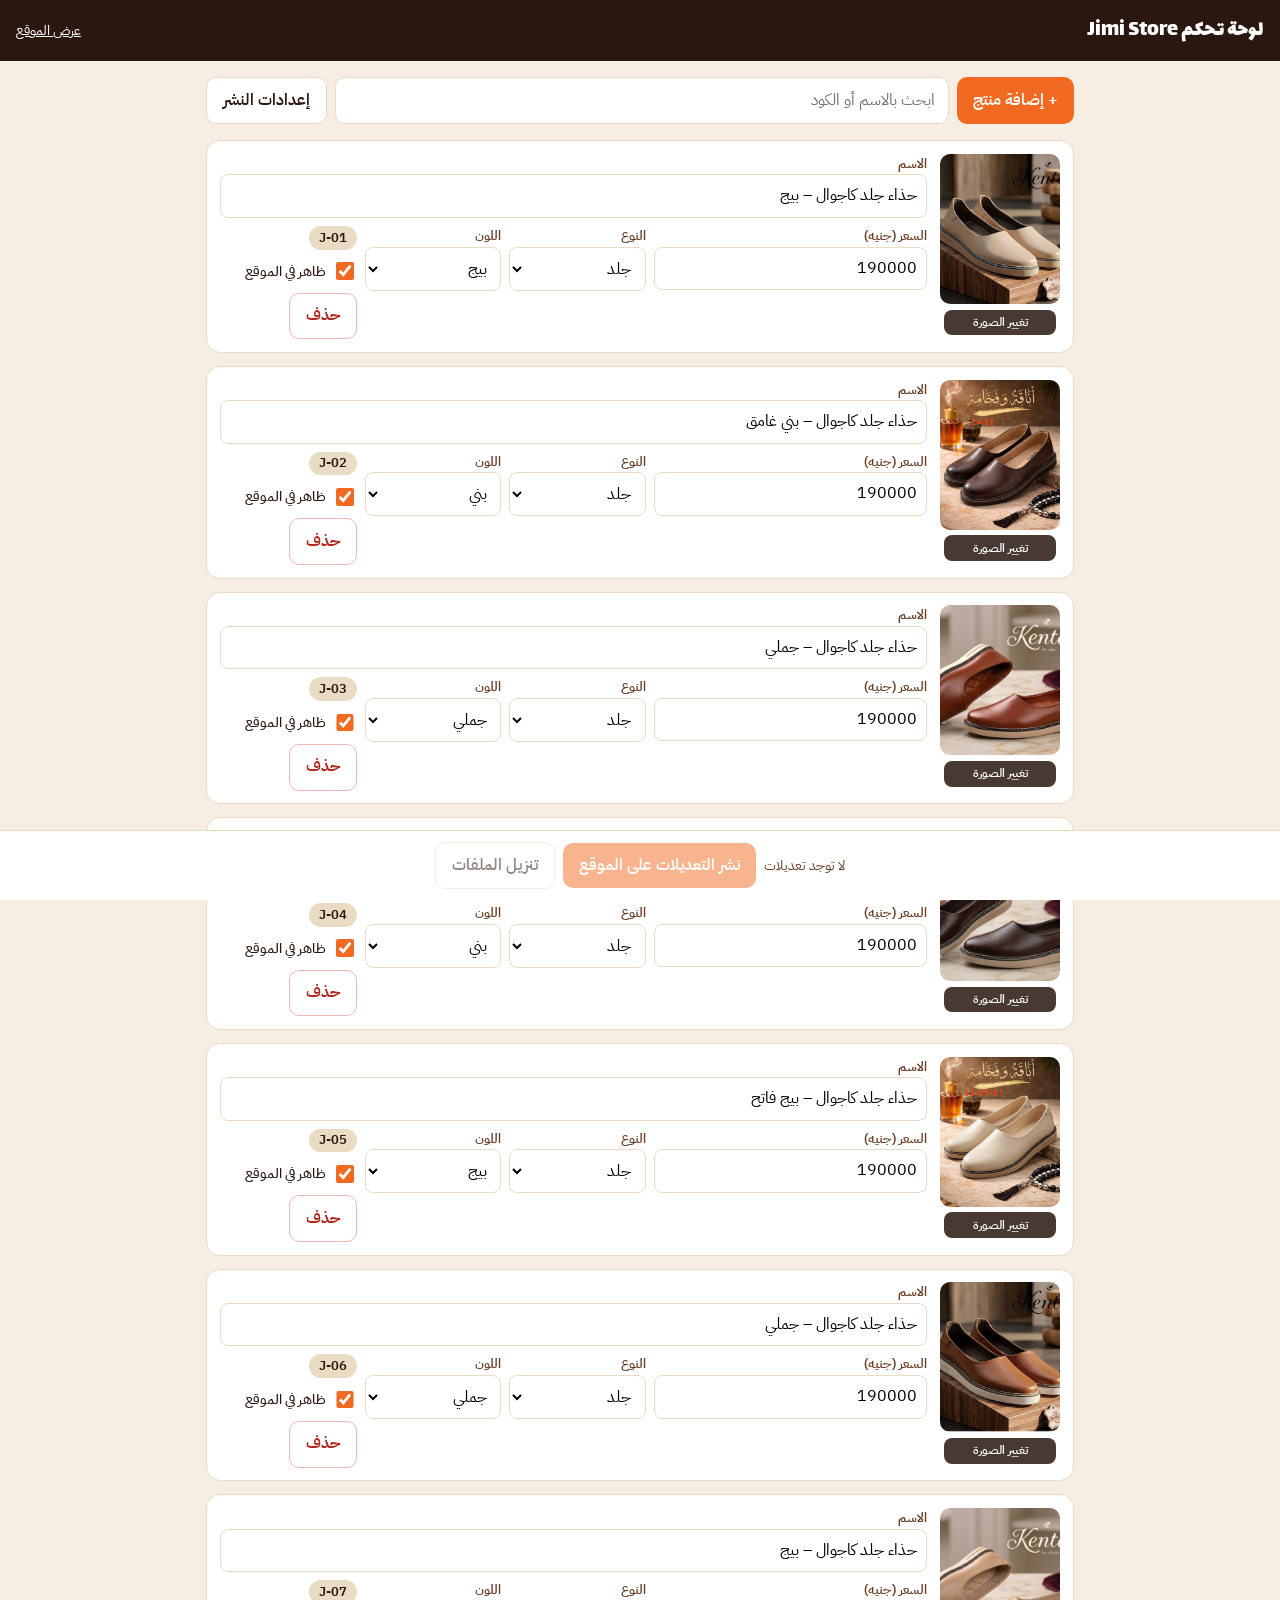
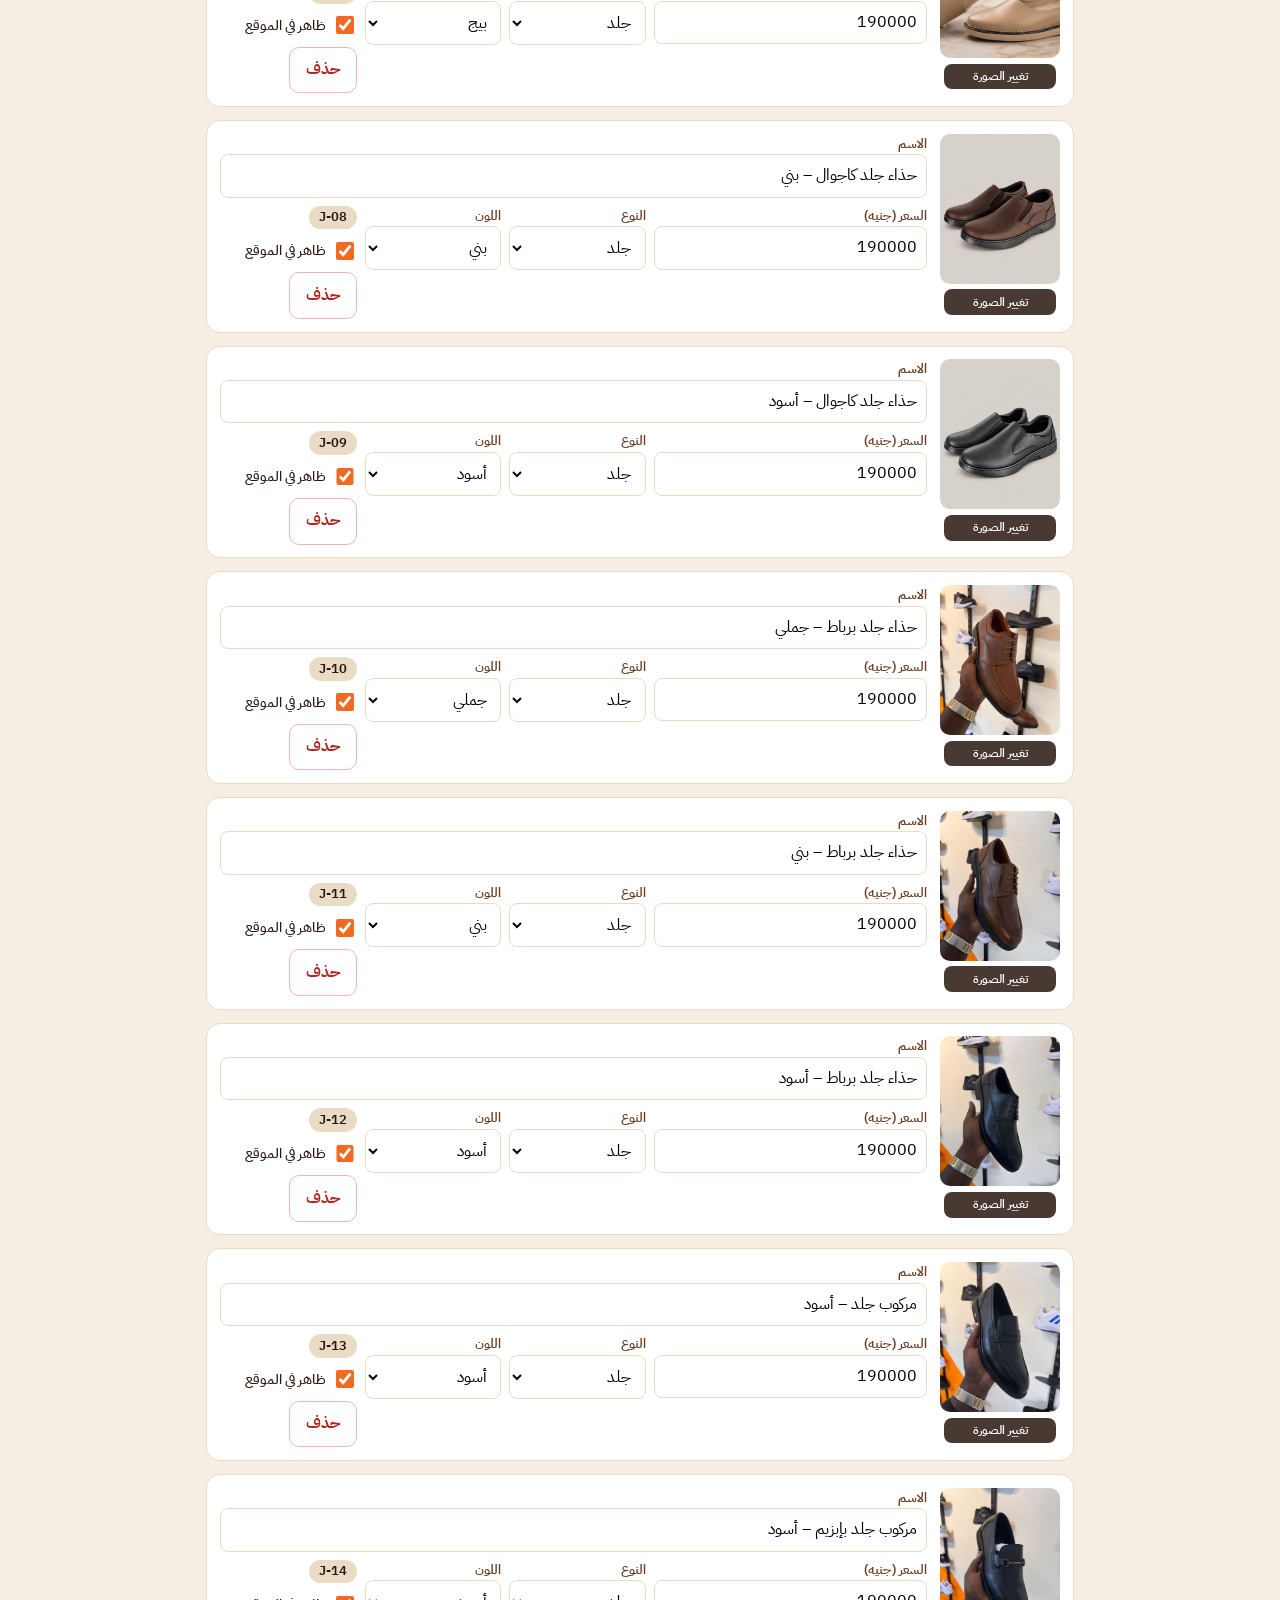
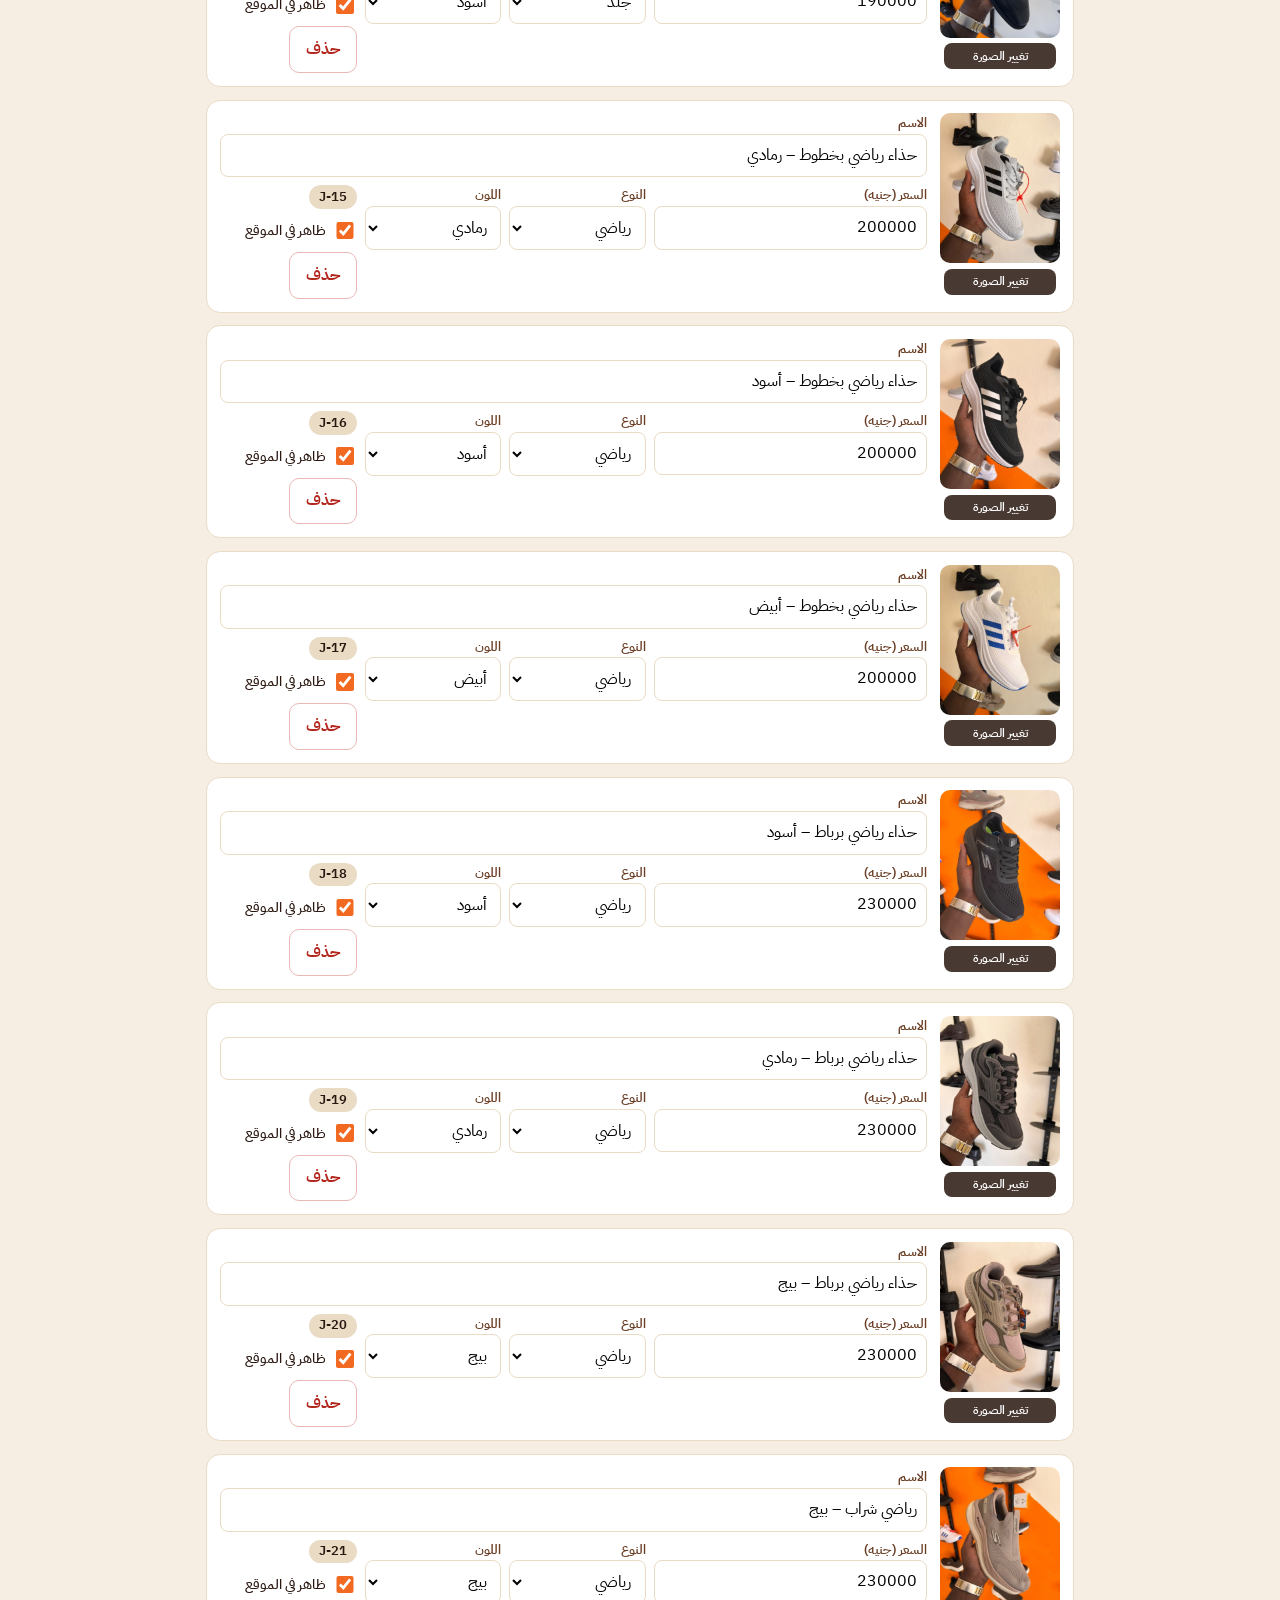
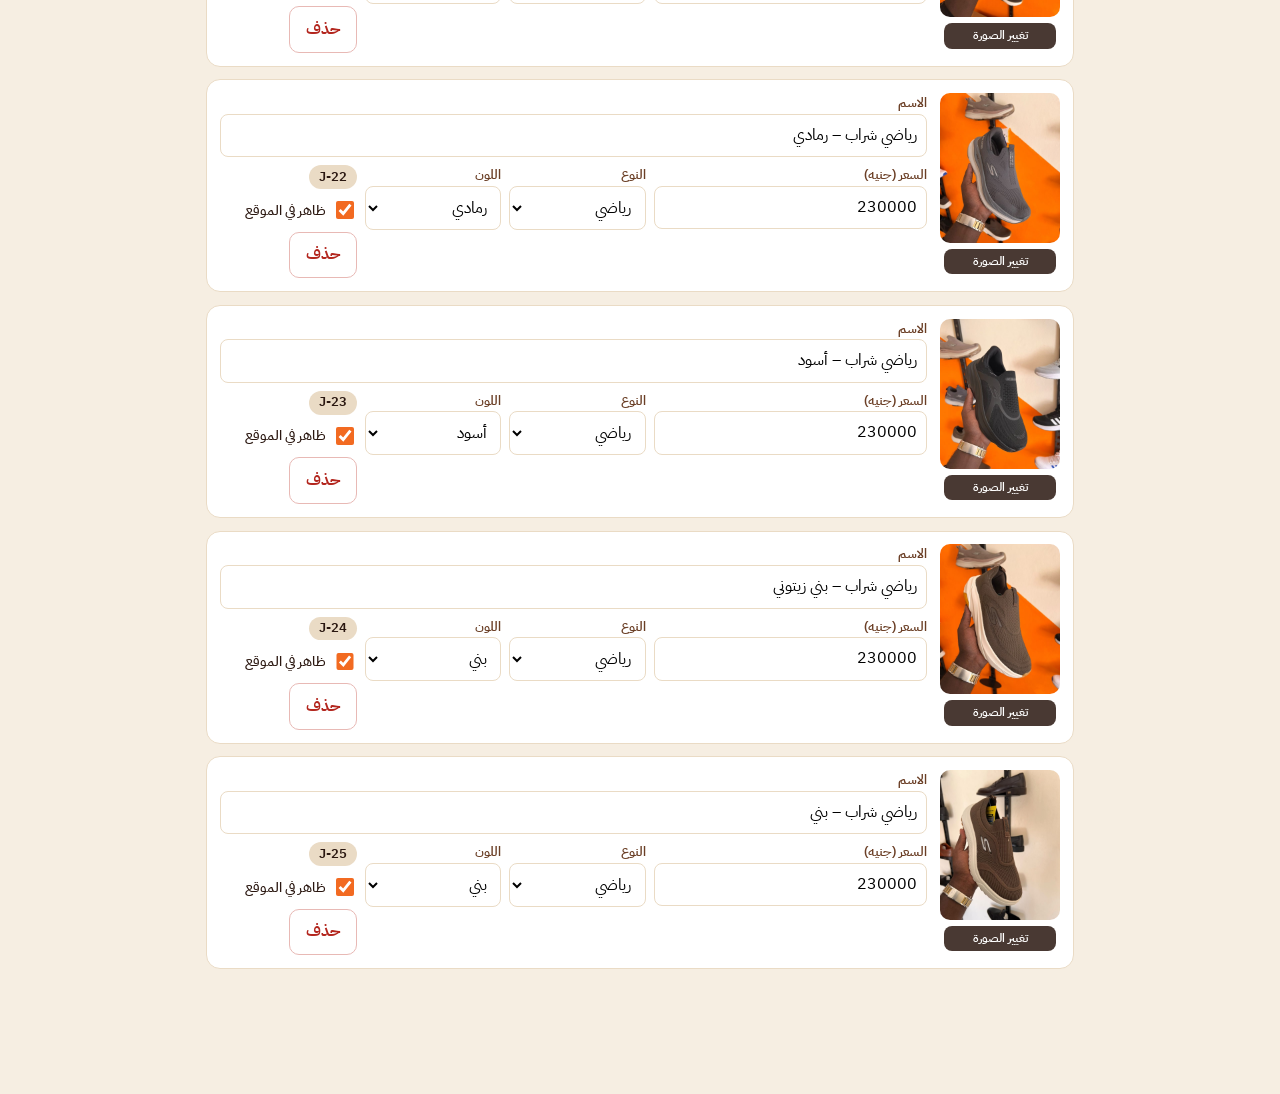
==== admin.html @ 44670e15 "Add files via upload" ====
<!DOCTYPE html>
<html lang="ar" dir="rtl">
<head>
<meta charset="utf-8">
<meta name="viewport" content="width=device-width, initial-scale=1">
<meta name="robots" content="noindex, nofollow">
<title>لوحة التحكم | Jimi Store</title>
<link rel="icon" type="image/png" href="favicon.png">
<link href="https://fonts.googleapis.com/css2?family=IBM+Plex+Sans+Arabic:wght@400;500;600&family=Lalezar&display=swap" rel="stylesheet">
<style>
:root{--espresso:#2a1710;--chestnut:#6b3f26;--orange:#f26a21;--orange-dark:#d9560f;--sand:#eadbc5;--linen:#f6eee2;--red:#b3261e;--green:#1e7a3c}
*,*::before,*::after{box-sizing:border-box}
body{margin:0;font-family:"IBM Plex Sans Arabic",Tahoma,sans-serif;background:var(--linen);color:var(--espresso);line-height:1.6;padding-bottom:6rem}
header{background:var(--espresso);color:#fff;padding:.8rem 1rem;display:flex;align-items:center;justify-content:space-between;gap:.5rem;position:sticky;top:0;z-index:5}
header h1{font-family:Lalezar,Tahoma,sans-serif;font-weight:400;font-size:1.4rem;margin:0}
header a{color:#fff;font-size:.9rem}
main{max-width:900px;margin:0 auto;padding:1rem}
button{font:inherit;cursor:pointer;border:0;border-radius:10px;padding:.6rem 1rem;font-weight:600}
.btn-or{background:var(--orange);color:#fff}.btn-or:hover{background:var(--orange-dark)}
.btn-dk{background:var(--espresso);color:#fff}
.btn-ln{background:#fff;color:var(--espresso);border:1.5px solid var(--sand)}
.btn-rd{background:#fff;color:var(--red);border:1.5px solid #e8b9b5}
button:disabled{opacity:.5;cursor:not-allowed}
.toolbar{display:flex;flex-wrap:wrap;gap:.5rem;margin-bottom:1rem}
.toolbar input[type=search]{flex:1;min-width:150px;padding:.6rem .8rem;border:1.5px solid var(--sand);border-radius:10px;font:inherit;background:#fff}
.card{background:#fff;border:1.5px solid var(--sand);border-radius:14px;padding:.8rem;margin-bottom:.8rem;display:grid;grid-template-columns:96px 1fr;gap:.8rem}
.card.off{opacity:.6}
.card.new{border-color:var(--orange)}
.thumb{position:relative}
.thumb img{width:96px;height:120px;object-fit:cover;border-radius:10px;background:var(--sand)}
.thumb button{position:absolute;bottom:4px;inset-inline:4px;padding:.2rem;font-size:.75rem;background:rgba(42,23,16,.85);color:#fff;border-radius:8px}
.fields{display:grid;grid-template-columns:1fr 1fr;gap:.5rem}
.fields .full{grid-column:1/-1}
label{display:block;font-size:.8rem;color:var(--chestnut);font-weight:600}
input[type=text],input[type=number],select,input[type=password]{width:100%;padding:.5rem .6rem;border:1.5px solid var(--sand);border-radius:8px;font:inherit;background:#fff}
input:focus,select:focus{outline:2px solid var(--orange);border-color:var(--orange)}
.row{display:flex;align-items:center;gap:.6rem;flex-wrap:wrap}
.code{background:var(--sand);padding:.1rem .6rem;border-radius:99px;font-size:.8rem;font-weight:600}
.chk{display:flex;align-items:center;gap:.4rem;font-size:.9rem;font-weight:500;color:var(--espresso)}
.chk input{width:1.1rem;height:1.1rem;accent-color:var(--orange)}
.bar{position:fixed;bottom:0;inset-inline:0;background:#fff;border-top:1.5px solid var(--sand);padding:.7rem 1rem;display:flex;gap:.5rem;justify-content:center;align-items:center;z-index:6;flex-wrap:wrap}
.bar .info{font-size:.9rem;color:var(--chestnut)}
dialog{border:0;border-radius:16px;padding:1.2rem;max-width:480px;width:calc(100% - 2rem);background:var(--linen);color:var(--espresso)}
dialog::backdrop{background:rgba(0,0,0,.5)}
dialog h2{margin:.2rem 0 .6rem;font-family:Lalezar,Tahoma,sans-serif;font-weight:400}
dialog .f{margin-bottom:.7rem}
dialog small{color:var(--chestnut);display:block;margin-top:.3rem}
.msg{margin:.6rem 0;padding:.6rem .8rem;border-radius:10px;font-size:.9rem;white-space:pre-line}
.msg.ok{background:#e3f4e8;color:var(--green)}.msg.err{background:#fbe6e4;color:var(--red)}.msg.inf{background:var(--sand)}
.empty{text-align:center;color:var(--chestnut);padding:2rem}
@media(min-width:640px){.card{grid-template-columns:120px 1fr}.thumb img{width:120px;height:150px}.fields{grid-template-columns:2fr 1fr 1fr 1fr}.fields .full{grid-column:auto}.fields .name{grid-column:1/-1}}
</style>
</head>
<body>
<header>
  <h1>لوحة تحكم Jimi Store</h1>
  <a href="products.html" target="_blank" rel="noopener">عرض الموقع</a>
</header>

<main>
  <div id="status"></div>
  <div class="toolbar">
    <button class="btn-or" id="add-btn" type="button">+ إضافة منتج</button>
    <input type="search" id="q" placeholder="ابحث بالاسم أو الكود">
    <button class="btn-ln" id="set-btn" type="button">إعدادات النشر</button>
  </div>
  <div id="list"></div>
</main>

<div class="bar">
  <span class="info" id="dirty-info">لا توجد تعديلات</span>
  <button class="btn-or" id="pub-btn" type="button" disabled>نشر التعديلات على الموقع</button>
  <button class="btn-ln" id="dl-btn" type="button" disabled>تنزيل الملفات</button>
</div>

<!-- إضافة منتج -->
<dialog id="add-dlg">
  <form method="dialog" id="add-form">
    <h2>منتج جديد</h2>
    <div class="f"><label for="a-name">اسم المنتج</label><input id="a-name" type="text" required placeholder="مثال: حذاء جلد برباط – بني"></div>
    <div class="f"><label for="a-price">السعر</label><input id="a-price" type="number" min="0" step="1000" required inputmode="numeric"></div>
    <div class="f"><label for="a-type">النوع</label><select id="a-type"></select></div>
    <div class="f"><label for="a-color">اللون</label><select id="a-color"></select></div>
    <div class="f"><label for="a-img">الصورة</label><input id="a-img" type="file" accept="image/*" required><small>يتم تصغير الصورة تلقائيا قبل الرفع.</small></div>
    <div class="row" style="justify-content:flex-end">
      <button class="btn-ln" type="button" id="a-cancel">إلغاء</button>
      <button class="btn-or" type="submit">إضافة</button>
    </div>
  </form>
</dialog>

<!-- إعدادات GitHub -->
<dialog id="set-dlg">
  <form method="dialog" id="set-form">
    <h2>إعدادات النشر (مرة واحدة)</h2>
    <p style="font-size:.9rem;margin:0 0 .8rem">لو أدخلت هذه البيانات، زر «نشر التعديلات» يرفع التغييرات مباشرة إلى GitHub ويتحدث الموقع خلال دقيقة تقريبا. تُحفظ في هذا المتصفح فقط.</p>
    <div class="f"><label for="g-owner">اسم حساب GitHub</label><input id="g-owner" type="text" dir="ltr" autocomplete="off"></div>
    <div class="f"><label for="g-repo">اسم المستودع (Repository)</label><input id="g-repo" type="text" dir="ltr" autocomplete="off"></div>
    <div class="f"><label for="g-branch">الفرع (Branch)</label><input id="g-branch" type="text" dir="ltr" value="main" autocomplete="off"></div>
    <div class="f"><label for="g-token">رمز الوصول (Token)</label><input id="g-token" type="password" dir="ltr" autocomplete="off">
      <small>GitHub ← Settings ← Developer settings ← Fine-grained tokens ← Generate. اختر هذا المستودع فقط، وصلاحية Contents = Read and write. لا تشارك الرمز مع أحد.</small></div>
    <div class="row" style="justify-content:space-between">
      <button class="btn-rd" type="button" id="g-clear">مسح الإعدادات</button>
      <span class="row"><button class="btn-ln" type="button" id="g-cancel">إلغاء</button><button class="btn-or" type="submit">حفظ</button></span>
    </div>
  </form>
</dialog>

<script>
(function () {
  var TYPES = { leather: "جلد", sport: "رياضي" };
  var COLORS = { beige: "بيج", tan: "جملي", brown: "بني", black: "أسود", gray: "رمادي", white: "أبيض", other: "أخرى" };
  var KEYS = ["code", "name", "type", "color", "price", "image", "alt", "w", "h", "active"];
  var CFG = "jimi_admin_gh";

  var store = null;            // نسخة البيانات الحالية
  var origImages = [];         // صور المنتجات عند التحميل
  var pending = {};            // اسم الملف -> { blob, url }
  var dirty = false;
  var $ = function (id) { return document.getElementById(id); };

  function el(tag, cls, text) { var x = document.createElement(tag); if (cls) x.className = cls; if (text !== undefined) x.textContent = text; return x; }
  function say(text, kind) {
    var s = $("status"); s.innerHTML = "";
    if (!text) return;
    var d = el("div", "msg " + (kind || "inf"), text); s.appendChild(d);
    window.scrollTo({ top: 0, behavior: "smooth" });
  }
  function getCfg() { try { return JSON.parse(localStorage.getItem(CFG)) || null; } catch (e) { return null; } }
  function hasCfg() { var c = getCfg(); return !!(c && c.owner && c.repo && c.token); }

  function setDirty(v) {
    dirty = v;
    $("dirty-info").textContent = v ? "توجد تعديلات لم تُنشر" : "لا توجد تعديلات";
    $("pub-btn").disabled = !v;
    $("dl-btn").disabled = !v;
  }

  /* ---------- قراءة data.js ---------- */
  function parseData(text) {
    var w = {};
    new Function("window", text)(w);
    if (!w.STORE || !Array.isArray(w.STORE.products)) throw new Error("ملف data.js غير صالح");
    return w.STORE;
  }
  function b64decode(b64) {
    var bin = atob(b64.replace(/\n/g, "")), arr = new Uint8Array(bin.length);
    for (var i = 0; i < bin.length; i++) arr[i] = bin.charCodeAt(i);
    return new TextDecoder().decode(arr);
  }
  function b64encodeText(s) {
    var bytes = new TextEncoder().encode(s), bin = "";
    for (var i = 0; i < bytes.length; i++) bin += String.fromCharCode(bytes[i]);
    return btoa(bin);
  }

  /* ---------- GitHub API ---------- */
  function gh(method, path, body) {
    var c = getCfg();
    var url = "https://api.github.com/repos/" + encodeURIComponent(c.owner) + "/" + encodeURIComponent(c.repo) + "/contents/" + path;
    if (method === "GET") url += "?ref=" + encodeURIComponent(c.branch || "main") + "&t=" + Date.now();
    return fetch(url, {
      method: method,
      headers: { "Authorization": "Bearer " + c.token, "Accept": "application/vnd.github+json", "Content-Type": "application/json" },
      body: body ? JSON.stringify(body) : undefined
    }).then(function (r) {
      if (r.status === 404 && method === "GET") return null;
      if (!r.ok) {
        return r.json().catch(function () { return {}; }).then(function (j) {
          var hint = r.status === 401 ? "الرمز (Token) غير صحيح أو منتهي." : r.status === 403 ? "الرمز لا يملك صلاحية الكتابة على هذا المستودع." : r.status === 404 ? "المستودع غير موجود، راجع الاسم." : (j.message || "خطأ " + r.status);
          throw new Error(hint);
        });
      }
      return r.json();
    });
  }
  function blobToB64(blob) {
    return new Promise(function (res, rej) {
      var fr = new FileReader();
      fr.onload = function () { res(String(fr.result).split(",")[1]); };
      fr.onerror = rej;
      fr.readAsDataURL(blob);
    });
  }

  /* ---------- تحميل البيانات ---------- */
  function load() {
    var p;
    if (hasCfg()) {
      p = gh("GET", "data.js").then(function (j) {
        if (!j) throw new Error("لم أجد data.js في المستودع");
        return b64decode(j.content);
      });
    } else {
      p = fetch("data.js?t=" + Date.now(), { cache: "no-store" }).then(function (r) {
        if (!r.ok) throw new Error("تعذر تحميل data.js");
        return r.text();
      });
    }
    p.then(function (text) {
      store = parseData(text);
      origImages = store.products.map(function (x) { return x.image; });
      render();
    }).catch(function (e) {
      say("تعذر تحميل البيانات: " + e.message, "err");
    });
  }

  /* ---------- العرض ---------- */
  function imgSrc(name) { return pending[name] ? pending[name].url : name; }

  function sel(map, value, onchange) {
    var s = el("select");
    Object.keys(map).forEach(function (k) { var o = el("option", "", map[k]); o.value = k; if (k === value) o.selected = true; s.appendChild(o); });
    s.addEventListener("change", function () { onchange(s.value); });
    return s;
  }
  function field(labelText, input, cls) {
    var d = el("div", cls || ""); d.appendChild(el("label", "", labelText)); d.appendChild(input); return d;
  }

  function render() {
    var list = $("list"); list.innerHTML = "";
    var q = $("q").value.trim().toLowerCase();
    var shown = 0;
    store.products.forEach(function (p, i) {
      if (q && (p.name + " " + p.code).toLowerCase().indexOf(q) === -1) return;
      shown++;
      var card = el("div", "card" + (p.active === false ? " off" : "") + (pending[p.image] ? " new" : ""));

      var th = el("div", "thumb");
      var im = el("img"); im.src = imgSrc(p.image); im.alt = p.alt || p.name; th.appendChild(im);
      var chg = el("button", "", "تغيير الصورة"); chg.type = "button";
      chg.addEventListener("click", function () { pickImage(function (f) { replaceImage(i, f); }); });
      th.appendChild(chg);
      card.appendChild(th);

      var fs = el("div", "fields");
      var name = el("input"); name.type = "text"; name.value = p.name;
      name.addEventListener("input", function () { p.name = name.value; if (!p.altCustom) p.alt = name.value; setDirty(true); });
      fs.appendChild(field("الاسم", name, "name"));

      var price = el("input"); price.type = "number"; price.min = "0"; price.step = "1000"; price.value = p.price; price.inputMode = "numeric";
      price.addEventListener("input", function () { p.price = Number(price.value) || 0; setDirty(true); });
      fs.appendChild(field("السعر (" + (store.currency || "") + ")", price));

      fs.appendChild(field("النوع", sel(TYPES, p.type, function (v) { p.type = v; setDirty(true); })));
      fs.appendChild(field("اللون", sel(COLORS, p.color, function (v) { p.color = v; setDirty(true); })));

      var act = el("div", "full row");
      act.appendChild(el("span", "code", p.code));
      var lab = el("label", "chk"); var cb = el("input"); cb.type = "checkbox"; cb.checked = p.active !== false;
      cb.addEventListener("change", function () { p.active = cb.checked; setDirty(true); card.classList.toggle("off", !cb.checked); });
      lab.appendChild(cb); lab.appendChild(document.createTextNode("ظاهر في الموقع"));
      act.appendChild(lab);
      var del = el("button", "btn-rd", "حذف"); del.type = "button";
      del.addEventListener("click", function () {
        if (!confirm("حذف «" + p.name + "» نهائيا مع صورته؟")) return;
        store.products.splice(i, 1); setDirty(true); render();
      });
      act.appendChild(del);
      fs.appendChild(act);

      card.appendChild(fs);
      list.appendChild(card);
    });
    if (!shown) list.appendChild(el("p", "empty", "لا توجد منتجات مطابقة."));
  }

  /* ---------- الصور ---------- */
  function pickImage(cb) {
    var inp = document.createElement("input"); inp.type = "file"; inp.accept = "image/*";
    inp.addEventListener("change", function () { if (inp.files[0]) cb(inp.files[0]); });
    inp.click();
  }
  function shrink(file) {
    return new Promise(function (res, rej) {
      var url = URL.createObjectURL(file), img = new Image();
      img.onload = function () {
        var max = 1200, s = Math.min(1, max / Math.max(img.naturalWidth, img.naturalHeight));
        var w = Math.round(img.naturalWidth * s), h = Math.round(img.naturalHeight * s);
        var c = document.createElement("canvas"); c.width = w; c.height = h;
        var ctx = c.getContext("2d"); ctx.fillStyle = "#fff"; ctx.fillRect(0, 0, w, h); ctx.drawImage(img, 0, 0, w, h);
        URL.revokeObjectURL(url);
        c.toBlob(function (b) { b ? res({ blob: b, w: w, h: h }) : rej(new Error("فشل تصغير الصورة")); }, "image/jpeg", 0.85);
      };
      img.onerror = function () { URL.revokeObjectURL(url); rej(new Error("ملف الصورة غير صالح")); };
      img.src = url;
    });
  }
  function newImageName(code) { return "shoe-" + code.toLowerCase() + "-" + Date.now().toString(36) + ".jpg"; }

  function replaceImage(i, file) {
    var p = store.products[i];
    shrink(file).then(function (r) {
      if (pending[p.image]) { URL.revokeObjectURL(pending[p.image].url); delete pending[p.image]; }
      var n = newImageName(p.code);
      pending[n] = { blob: r.blob, url: URL.createObjectURL(r.blob) };
      p.image = n; p.w = r.w; p.h = r.h;
      setDirty(true); render();
    }).catch(function (e) { say(e.message, "err"); });
  }

  /* ---------- إضافة منتج ---------- */
  function nextCode() {
    var m = 0;
    store.products.forEach(function (p) { var n = parseInt(String(p.code).replace(/\D/g, ""), 10); if (n > m) m = n; });
    return "J-" + String(m + 1).padStart(2, "0");
  }
  function fill(s, map) { s.innerHTML = ""; Object.keys(map).forEach(function (k) { var o = el("option", "", map[k]); o.value = k; s.appendChild(o); }); }
  fill($("a-type"), TYPES); fill($("a-color"), COLORS);

  $("add-btn").addEventListener("click", function () { if (!store) return; $("add-form").reset(); $("add-dlg").showModal(); });
  $("a-cancel").addEventListener("click", function () { $("add-dlg").close(); });
  $("add-form").addEventListener("submit", function (e) {
    e.preventDefault();
    var f = $("a-img").files[0]; if (!f) return;
    var code = nextCode(), name = $("a-name").value.trim();
    shrink(f).then(function (r) {
      var n = newImageName(code);
      pending[n] = { blob: r.blob, url: URL.createObjectURL(r.blob) };
      store.products.unshift({ code: code, name: name, type: $("a-type").value, color: $("a-color").value, price: Number($("a-price").value) || 0, image: n, alt: name, w: r.w, h: r.h, active: true });
      $("add-dlg").close(); setDirty(true); render();
      window.scrollTo({ top: 0, behavior: "smooth" });
    }).catch(function (err) { say(err.message, "err"); });
  });

  $("q").addEventListener("input", function () { if (store) render(); });

  /* ---------- توليد data.js ---------- */
  function js(v) { return JSON.stringify(v); }
  function buildDataJs() {
    var skip = { products: 1 };
    var out = "/* ===== بيانات المتجر - عدّل هذا الملف لتغيير المنتجات والأسعار والإعدادات ===== */\nwindow.STORE = {\n";
    Object.keys(store).forEach(function (k) { if (!skip[k]) out += "  " + k + ": " + js(store[k]) + ",\n"; });
    out += "  /* للإخفاء بدون حذف: غيّر active إلى false */\n  products: [\n";
    store.products.forEach(function (p) {
      var parts = [];
      KEYS.forEach(function (k) { if (p[k] !== undefined) parts.push(k + ": " + js(p[k])); });
      out += "    { " + parts.join(", ") + " },\n";
    });
    out += "  ]\n};\n";
    return out;
  }
  function stale() {
    var used = {}; store.products.forEach(function (p) { used[p.image] = 1; });
    return origImages.filter(function (n, i) { return !used[n] && origImages.indexOf(n) === i; });
  }
  function toUpload() {
    var used = {}; store.products.forEach(function (p) { used[p.image] = 1; });
    return Object.keys(pending).filter(function (n) { return used[n]; });
  }

  /* ---------- النشر ---------- */
  $("pub-btn").addEventListener("click", function () {
    if (!hasCfg()) { say("لنشر التعديلات مباشرة أدخل إعدادات GitHub أولا، أو استخدم زر «تنزيل الملفات».", "inf"); openSettings(); return; }
    if (!confirm("نشر التعديلات على الموقع الآن؟")) return;
    var btn = $("pub-btn"); btn.disabled = true; $("dl-btn").disabled = true;
    var ups = toUpload(), dels = stale(), total = ups.length + 1 + dels.length, done = 0;
    function prog(t) { say("جاري النشر (" + done + "/" + total + ")... " + t, "inf"); }
    var chain = Promise.resolve();

    ups.forEach(function (n) {
      chain = chain.then(function () {
        prog("رفع صورة");
        return blobToB64(pending[n].blob).then(function (b64) {
          return gh("GET", n).then(function (ex) {
            var body = { message: "إضافة صورة " + n, content: b64, branch: getCfg().branch || "main" };
            if (ex && ex.sha) body.sha = ex.sha;
            return gh("PUT", n, body);
          });
        }).then(function () { done++; });
      });
    });

    chain = chain.then(function () {
      prog("تحديث data.js");
      return gh("GET", "data.js").then(function (ex) {
        var body = { message: "تحديث المنتجات والأسعار من لوحة التحكم", content: b64encodeText(buildDataJs()), branch: getCfg().branch || "main" };
        if (ex && ex.sha) body.sha = ex.sha;
        return gh("PUT", "data.js", body);
      }).then(function () { done++; });
    });

    dels.forEach(function (n) {
      chain = chain.then(function () {
        prog("حذف صورة قديمة");
        return gh("GET", n).then(function (ex) {
          if (!ex || !ex.sha) return;
          return gh("DELETE", n, { message: "حذف صورة " + n, sha: ex.sha, branch: getCfg().branch || "main" });
        }).then(function () { done++; });
      });
    });

    chain.then(function () {
      origImages = store.products.map(function (p) { return p.image; });
      Object.keys(pending).forEach(function (n) { if (origImages.indexOf(n) === -1) { URL.revokeObjectURL(pending[n].url); delete pending[n]; } });
      setDirty(false); render();
      say("تم النشر ✔\nالتغييرات تظهر في الموقع خلال دقيقة إلى دقيقتين (حدّث الصفحة).", "ok");
    }).catch(function (e) {
      setDirty(true);
      say("توقف النشر: " + e.message + "\nيمكنك المحاولة مرة أخرى؛ ما تم رفعه سابقا لا يتكرر ضرره.", "err");
    });
  });

  /* ---------- تنزيل الملفات (بدون GitHub) ---------- */
  function download(blob, name) {
    var a = document.createElement("a"); a.href = URL.createObjectURL(blob); a.download = name;
    document.body.appendChild(a); a.click(); a.remove();
    setTimeout(function () { URL.revokeObjectURL(a.href); }, 2000);
  }
  function loadZip() {
    return new Promise(function (res, rej) {
      if (window.JSZip) return res(window.JSZip);
      var s = document.createElement("script");
      s.src = "https://cdnjs.cloudflare.com/ajax/libs/jszip/3.10.1/jszip.min.js";
      s.onload = function () { res(window.JSZip); };
      s.onerror = function () { rej(new Error("تعذر تحميل أداة الضغط، تأكد من الإنترنت")); };
      document.head.appendChild(s);
    });
  }
  $("dl-btn").addEventListener("click", function () {
    var ups = toUpload(), dels = stale();
    var dataBlob = new Blob([buildDataJs()], { type: "text/javascript;charset=utf-8" });
    if (!ups.length) {
      download(dataBlob, "data.js");
    } else {
      loadZip().then(function (JSZip) {
        var z = new JSZip(); z.file("data.js", buildDataJs());
        ups.forEach(function (n) { z.file(n, pending[n].blob); });
        return z.generateAsync({ type: "blob" });
      }).then(function (b) { download(b, "jimi-update.zip"); }).catch(function (e) { say(e.message, "err"); return; });
    }
    var m = "تم التنزيل. ارفع " + (ups.length ? "الملفات (data.js + الصور الجديدة بعد فك الضغط)" : "ملف data.js") + " إلى المستودع في GitHub واستبدل القديم.";
    if (dels.length) m += "\nيمكنك أيضا حذف الصور القديمة غير المستخدمة:\n" + dels.join("\n");
    say(m, "ok");
  });

  /* ---------- إعدادات GitHub ---------- */
  function openSettings() {
    var c = getCfg() || {};
    $("g-owner").value = c.owner || ""; $("g-repo").value = c.repo || ""; $("g-branch").value = c.branch || "main"; $("g-token").value = c.token || "";
    $("set-dlg").showModal();
  }
  $("set-btn").addEventListener("click", openSettings);
  $("g-cancel").addEventListener("click", function () { $("set-dlg").close(); });
  $("g-clear").addEventListener("click", function () { localStorage.removeItem(CFG); $("set-dlg").close(); say("تم مسح إعدادات النشر من هذا المتصفح.", "inf"); });
  $("set-form").addEventListener("submit", function (e) {
    e.preventDefault();
    localStorage.setItem(CFG, JSON.stringify({
      owner: $("g-owner").value.trim(), repo: $("g-repo").value.trim(),
      branch: $("g-branch").value.trim() || "main", token: $("g-token").value.trim()
    }));
    $("set-dlg").close();
    say("تم الحفظ. جاري التحقق من الاتصال...", "inf");
    gh("GET", "data.js").then(function (j) {
      if (!j) throw new Error("لم أجد data.js في المستودع، راجع اسم المستودع والفرع");
      say("الاتصال ناجح ✔ يمكنك الآن النشر مباشرة.", "ok");
    }).catch(function (err) { say("فشل الاتصال: " + err.message, "err"); });
  });

  window.addEventListener("beforeunload", function (e) { if (dirty) { e.preventDefault(); e.returnValue = ""; } });

  load();
})();
</script>
</body>
</html>
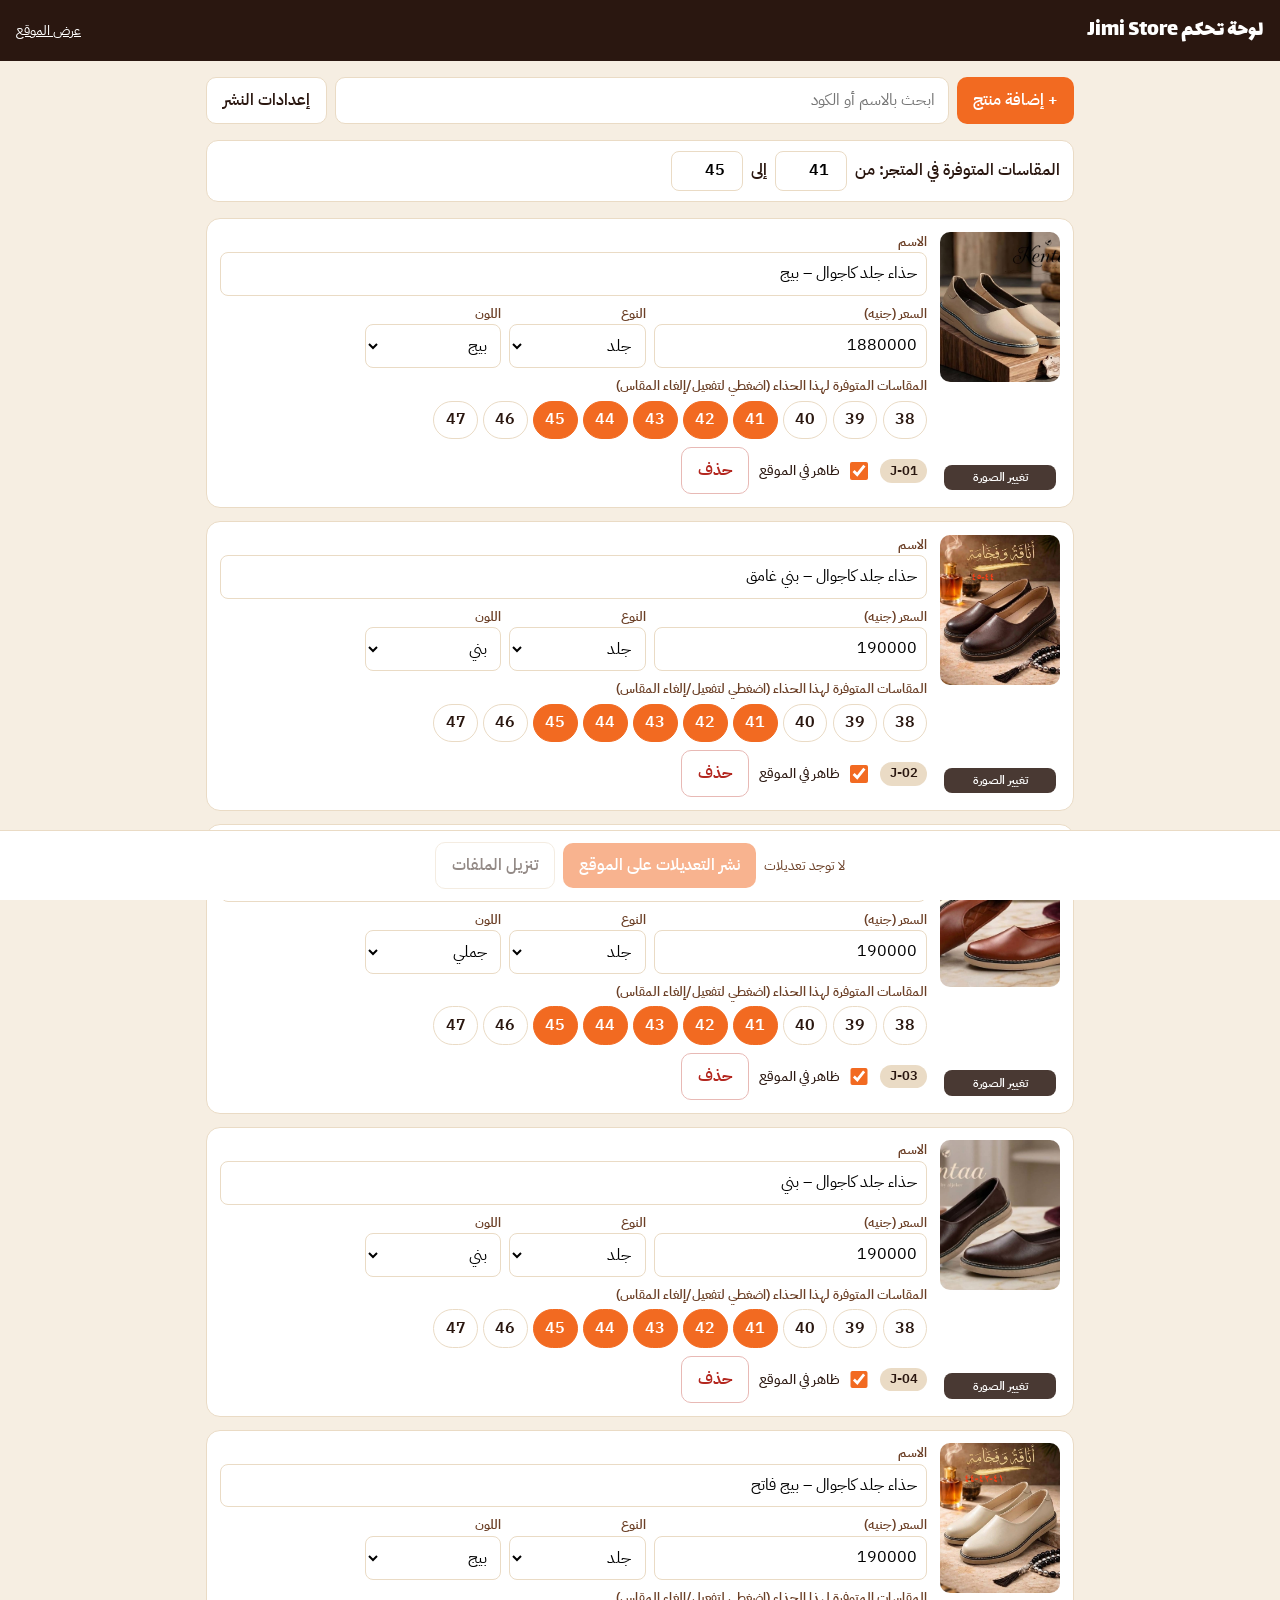
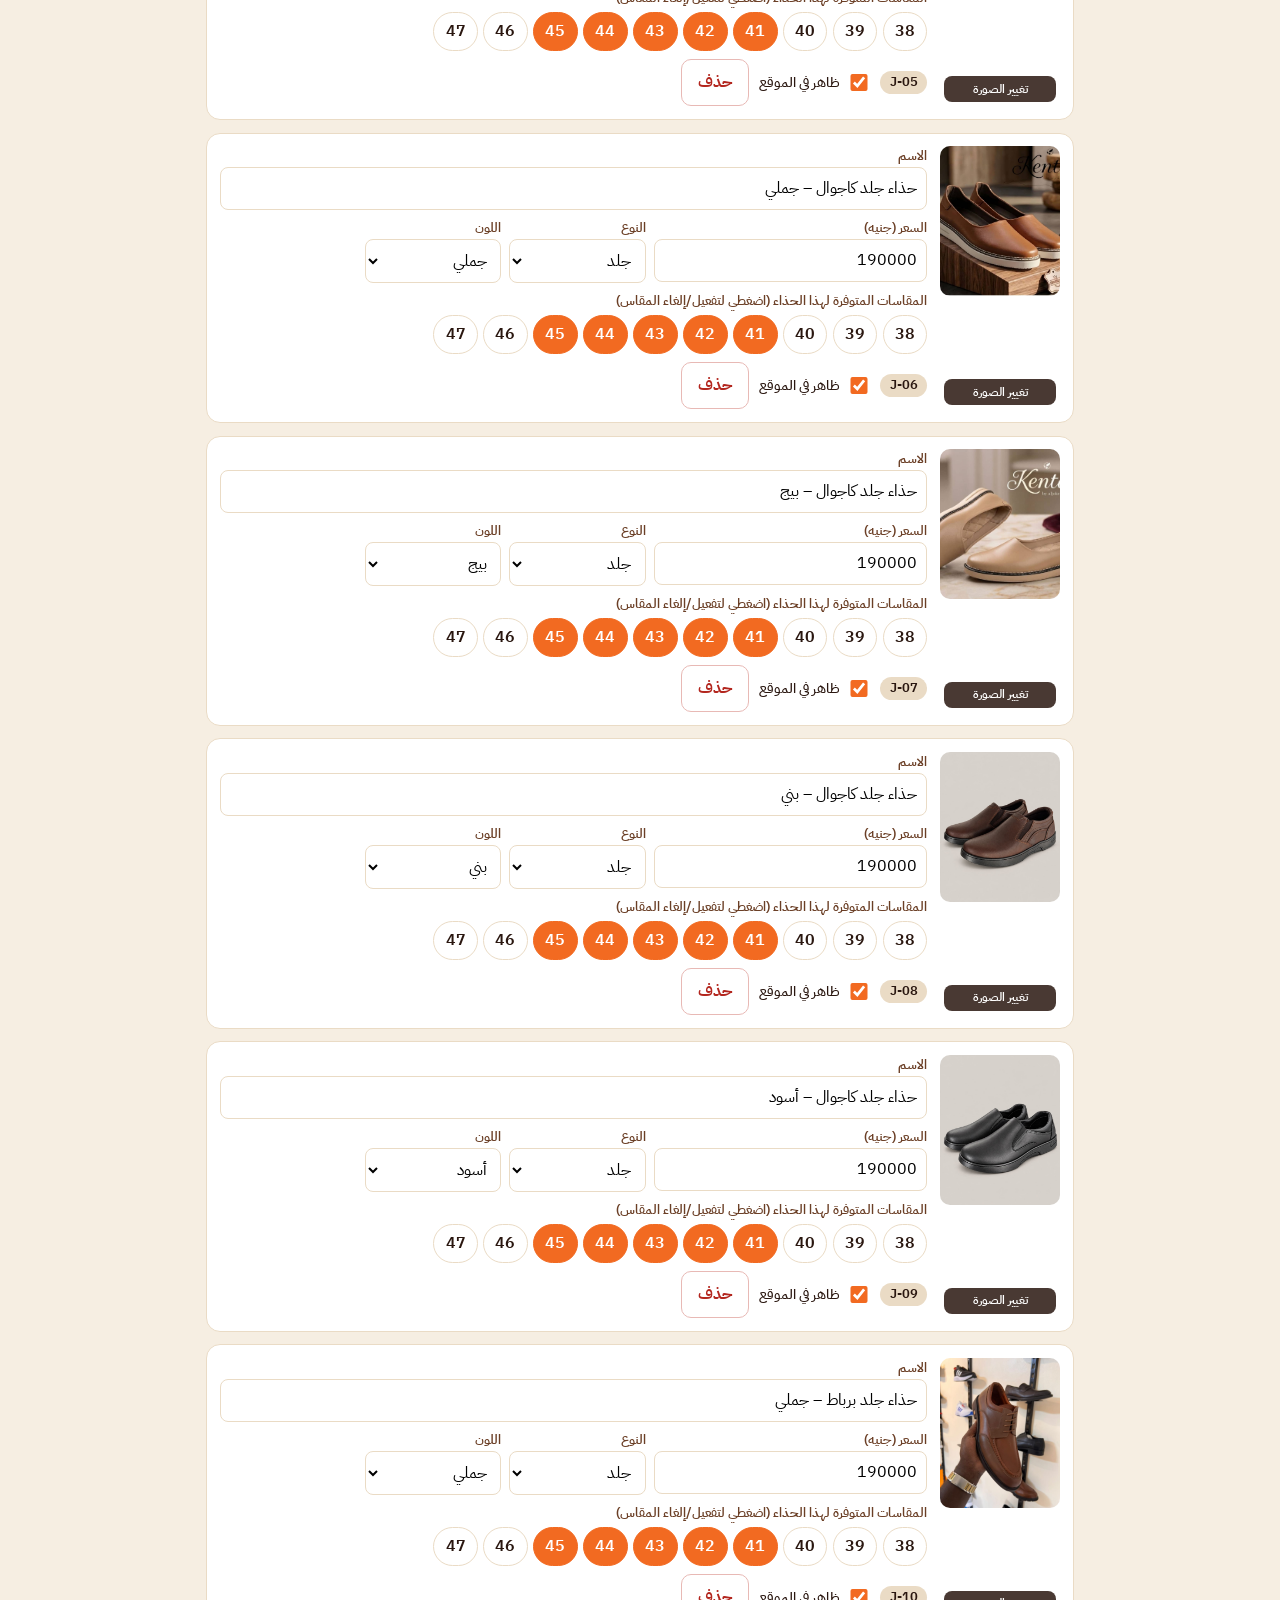
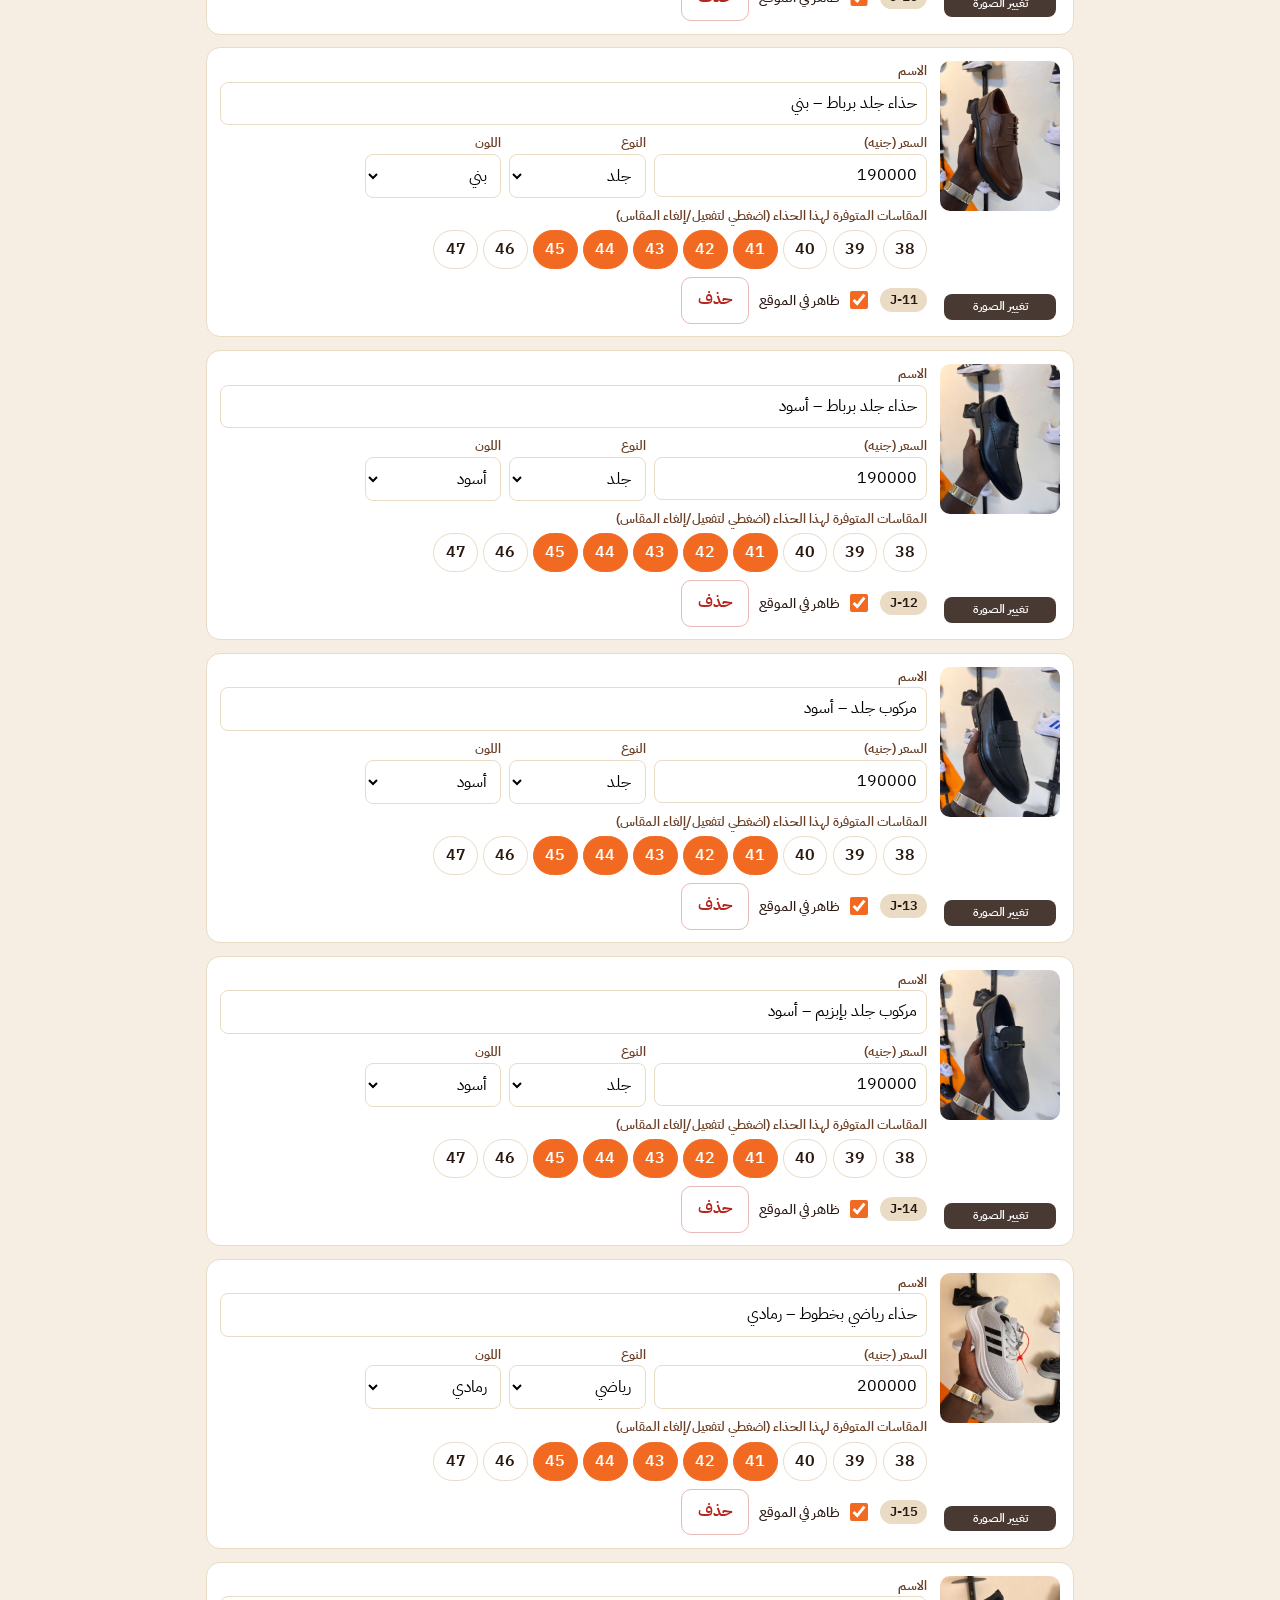
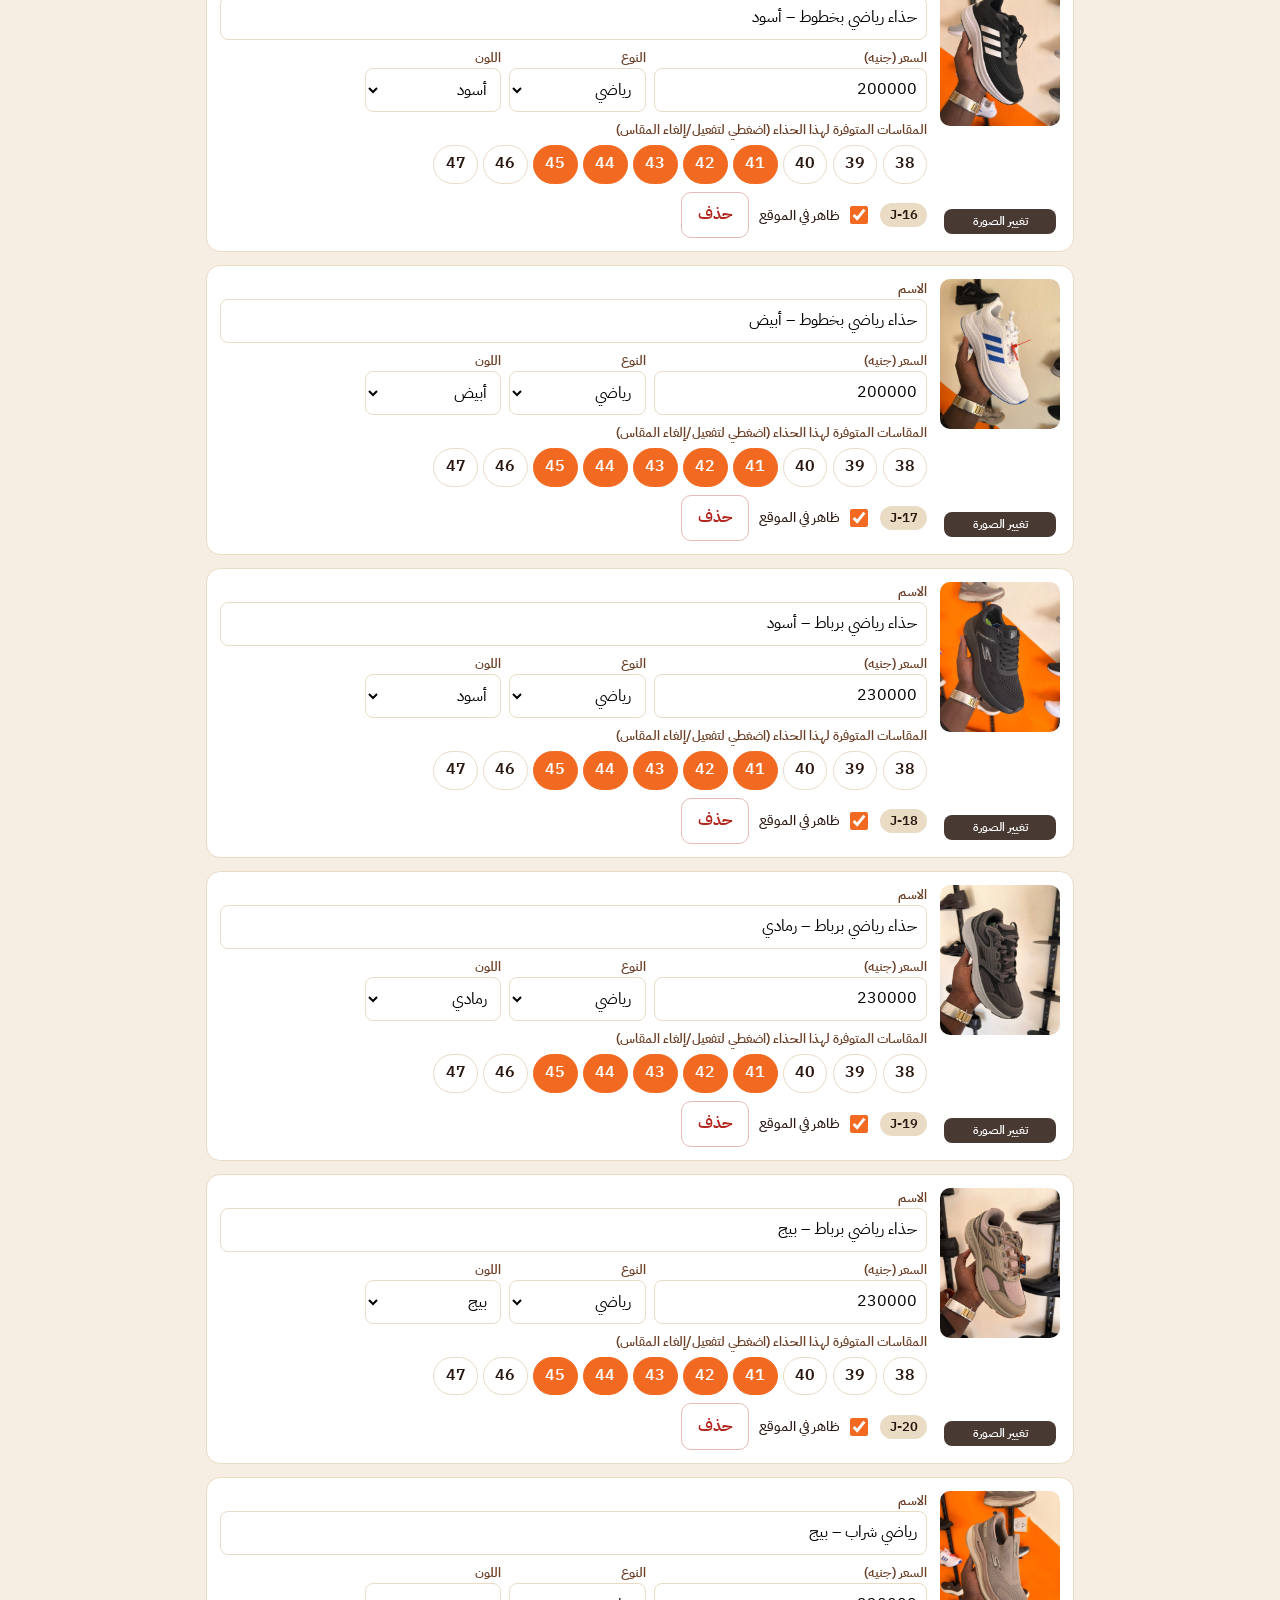
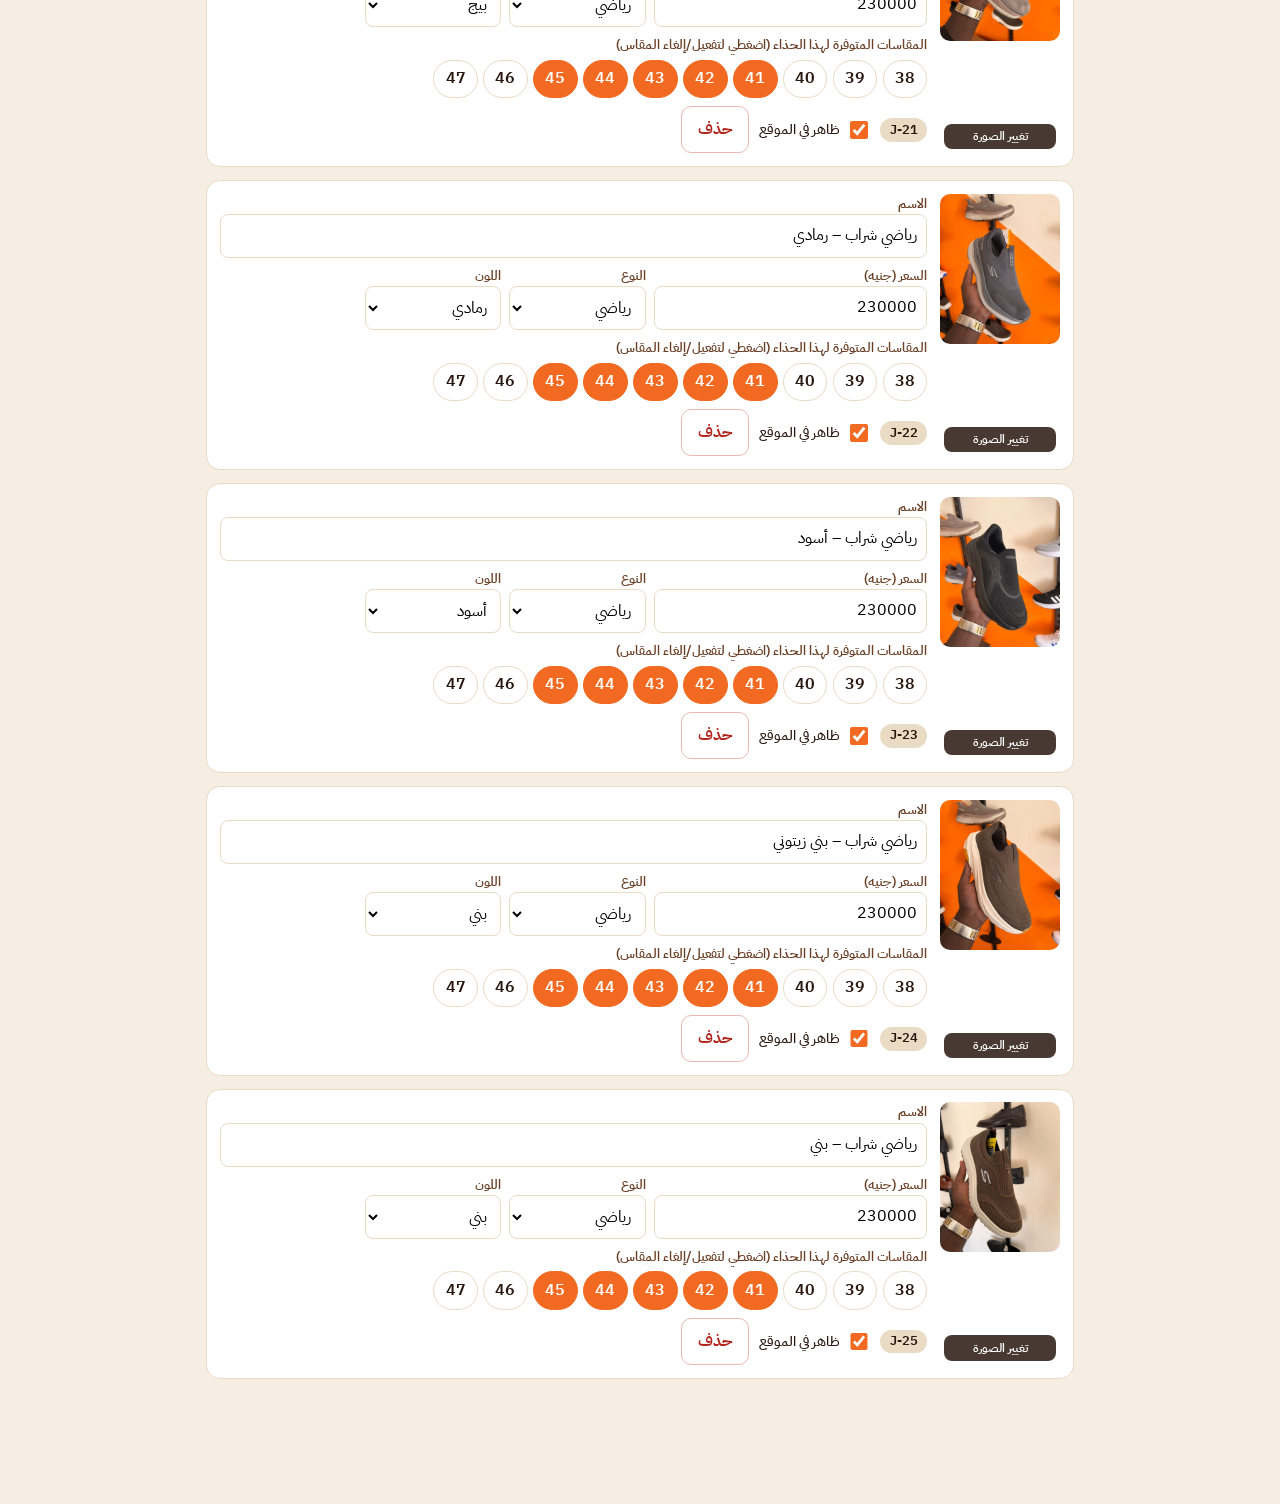
==== commit c7fba8e0: "admin.html" ====
--- a/admin.html
+++ b/admin.html
@@ -47,6 +47,13 @@
 dialog small{color:var(--chestnut);display:block;margin-top:.3rem}
 .msg{margin:.6rem 0;padding:.6rem .8rem;border-radius:10px;font-size:.9rem;white-space:pre-line}
 .msg.ok{background:#e3f4e8;color:var(--green)}.msg.err{background:#fbe6e4;color:var(--red)}.msg.inf{background:var(--sand)}
+.sizes-bar{display:flex;align-items:center;gap:.5rem;flex-wrap:wrap;background:#fff;border:1.5px solid var(--sand);border-radius:12px;padding:.6rem .8rem;margin-bottom:1rem;font-weight:600}
+.sizes-bar input,.pair input{width:4.5rem;padding:.4rem .5rem;border:1.5px solid var(--sand);border-radius:8px;font:inherit;text-align:center}
+.fields .szfull{grid-column:1/-1}
+.sizes-chips{display:flex;flex-wrap:wrap;gap:.35rem;margin-top:.25rem}
+.szchip{padding:.35rem .7rem;min-width:2.7rem;border:1.5px solid var(--sand);background:#fff;color:var(--espresso);border-radius:99px;font-weight:600}
+.szchip.on{background:var(--orange);border-color:var(--orange);color:#fff}
+.szreset{padding:.35rem .8rem;font-size:.85rem}
 .empty{text-align:center;color:var(--chestnut);padding:2rem}
 @media(min-width:640px){.card{grid-template-columns:120px 1fr}.thumb img{width:120px;height:150px}.fields{grid-template-columns:2fr 1fr 1fr 1fr}.fields .full{grid-column:auto}.fields .name{grid-column:1/-1}}
 </style>
@@ -63,6 +70,12 @@
     <button class="btn-or" id="add-btn" type="button">+ إضافة منتج</button>
     <input type="search" id="q" placeholder="ابحث بالاسم أو الكود">
     <button class="btn-ln" id="set-btn" type="button">إعدادات النشر</button>
+  </div>
+  <div class="sizes-bar">
+    <span>المقاسات المتوفرة في المتجر: من</span>
+    <input type="number" id="s-from" min="1" max="60" inputmode="numeric">
+    <span>إلى</span>
+    <input type="number" id="s-to" min="1" max="60" inputmode="numeric">
   </div>
   <div id="list"></div>
 </main>
@@ -110,7 +123,7 @@
 (function () {
   var TYPES = { leather: "جلد", sport: "رياضي" };
   var COLORS = { beige: "بيج", tan: "جملي", brown: "بني", black: "أسود", gray: "رمادي", white: "أبيض", other: "أخرى" };
-  var KEYS = ["code", "name", "type", "color", "price", "image", "alt", "w", "h", "active"];
+  var KEYS = ["code", "name", "type", "color", "price", "image", "alt", "w", "h", "sizes", "active"];
   var CFG = "jimi_admin_gh";
 
   var store = null;            // نسخة البيانات الحالية
@@ -200,6 +213,7 @@
     p.then(function (text) {
       store = parseData(text);
       origImages = store.products.map(function (x) { return x.image; });
+      $("s-from").value = store.sizeFrom || ""; $("s-to").value = store.sizeTo || "";
       render();
     }).catch(function (e) {
       say("تعذر تحميل البيانات: " + e.message, "err");
@@ -246,6 +260,31 @@
 
       fs.appendChild(field("النوع", sel(TYPES, p.type, function (v) { p.type = v; setDirty(true); })));
       fs.appendChild(field("اللون", sel(COLORS, p.color, function (v) { p.color = v; setDirty(true); })));
+
+      var szBox = el("div", "sizes-chips");
+      var eff = function () {
+        if (Array.isArray(p.sizes)) return p.sizes;
+        var r = [];
+        if (store.sizeFrom && store.sizeTo) for (var q = store.sizeFrom; q <= store.sizeTo; q++) r.push(q);
+        return r;
+      };
+      var cur = eff(), lo = Math.min.apply(null, [38].concat(cur)), hi = Math.max.apply(null, [47].concat(cur));
+      for (var n = lo; n <= hi; n++) (function (n) {
+        var b = el("button", "szchip" + (cur.indexOf(n) > -1 ? " on" : ""), String(n)); b.type = "button";
+        b.addEventListener("click", function () {
+          var arr = eff().slice(), k = arr.indexOf(n);
+          if (k > -1) arr.splice(k, 1); else arr.push(n);
+          arr.sort(function (x, y) { return x - y; });
+          p.sizes = arr; b.classList.toggle("on"); setDirty(true);
+        });
+        szBox.appendChild(b);
+      })(n);
+      if (Array.isArray(p.sizes)) {
+        var rs = el("button", "btn-ln szreset", "الافتراضي"); rs.type = "button";
+        rs.addEventListener("click", function () { delete p.sizes; setDirty(true); render(); });
+        szBox.appendChild(rs);
+      }
+      fs.appendChild(field("المقاسات المتوفرة لهذا الحذاء (اضغطي لتفعيل/إلغاء المقاس)", szBox, "szfull"));
 
       var act = el("div", "full row");
       act.appendChild(el("span", "code", p.code));
@@ -325,6 +364,14 @@
     }).catch(function (err) { say(err.message, "err"); });
   });
 
+  ["from", "to"].forEach(function (k) {
+    $("s-" + k).addEventListener("input", function () {
+      if (!store) return;
+      var key = k === "from" ? "sizeFrom" : "sizeTo", v = $("s-" + k).value;
+      if (v) store[key] = Number(v); else delete store[key];
+      setDirty(true); render();
+    });
+  });
   $("q").addEventListener("input", function () { if (store) render(); });
 
   /* ---------- توليد data.js ---------- */
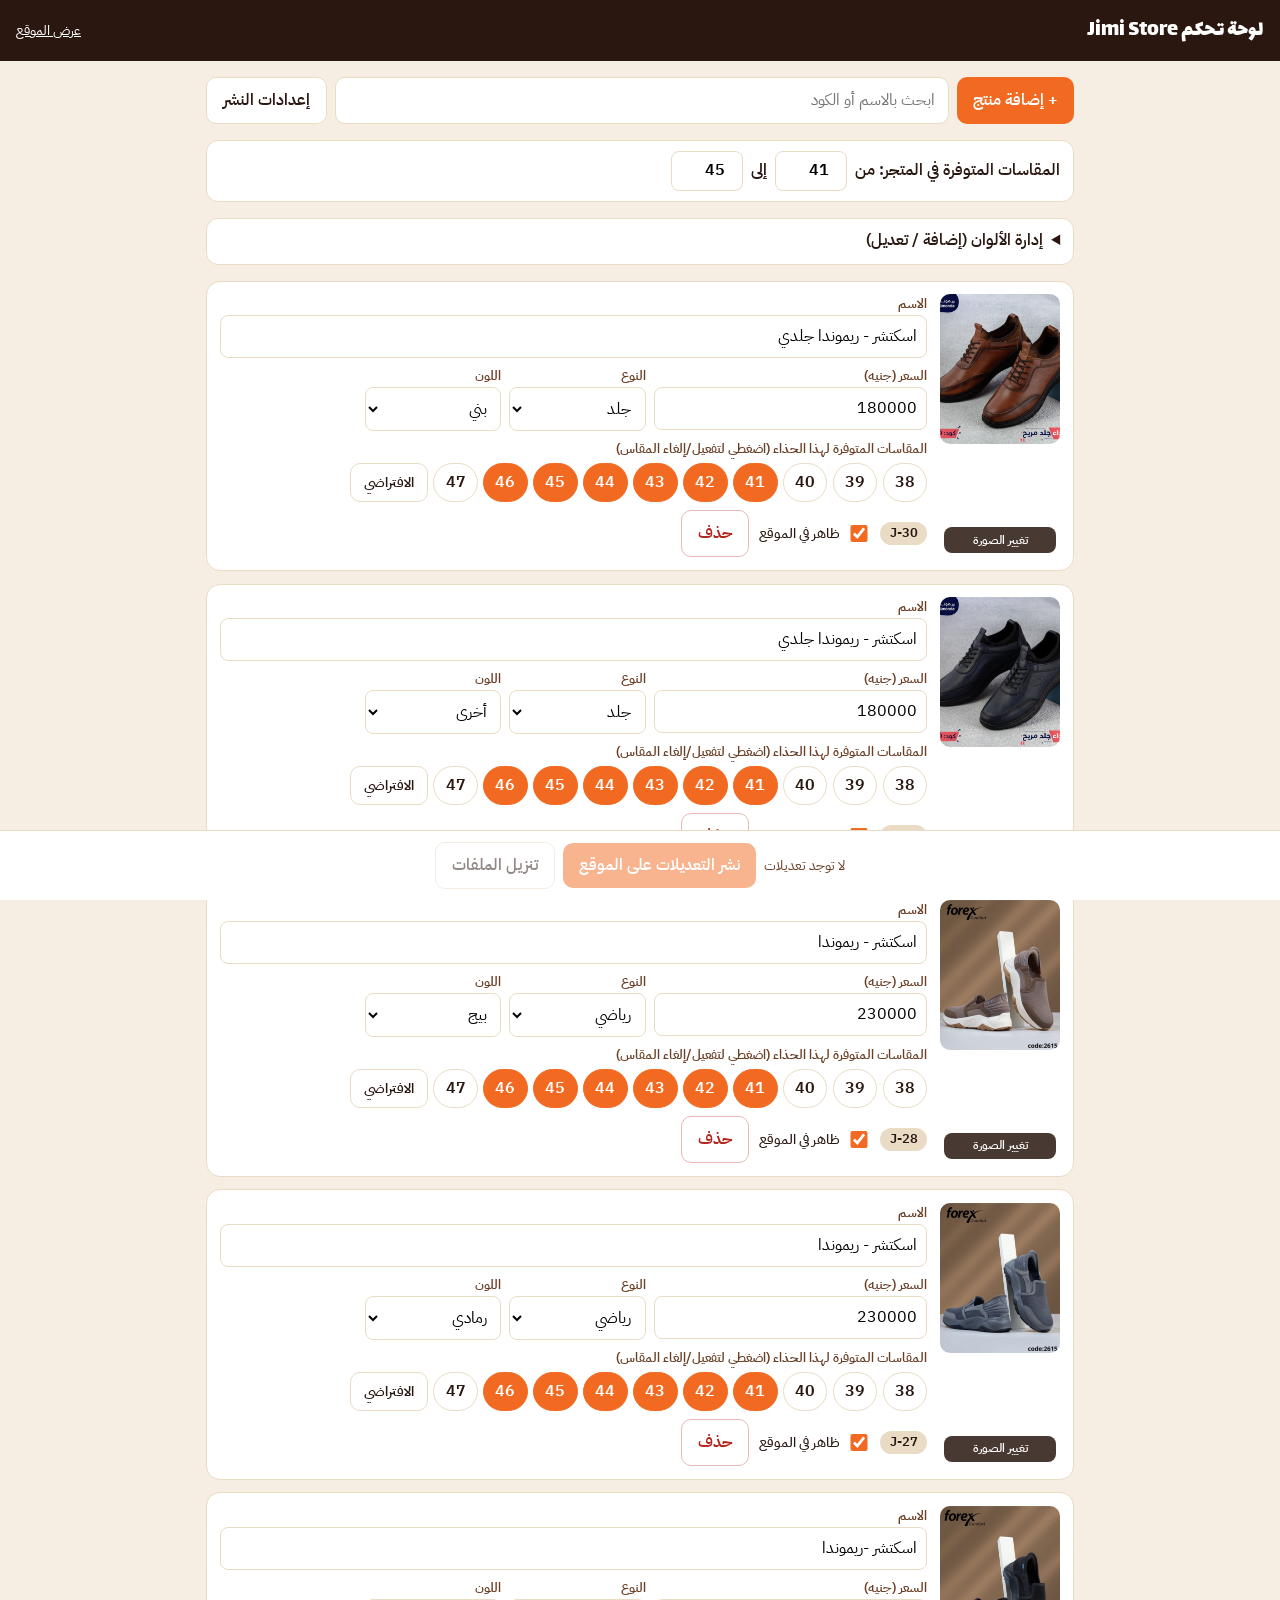
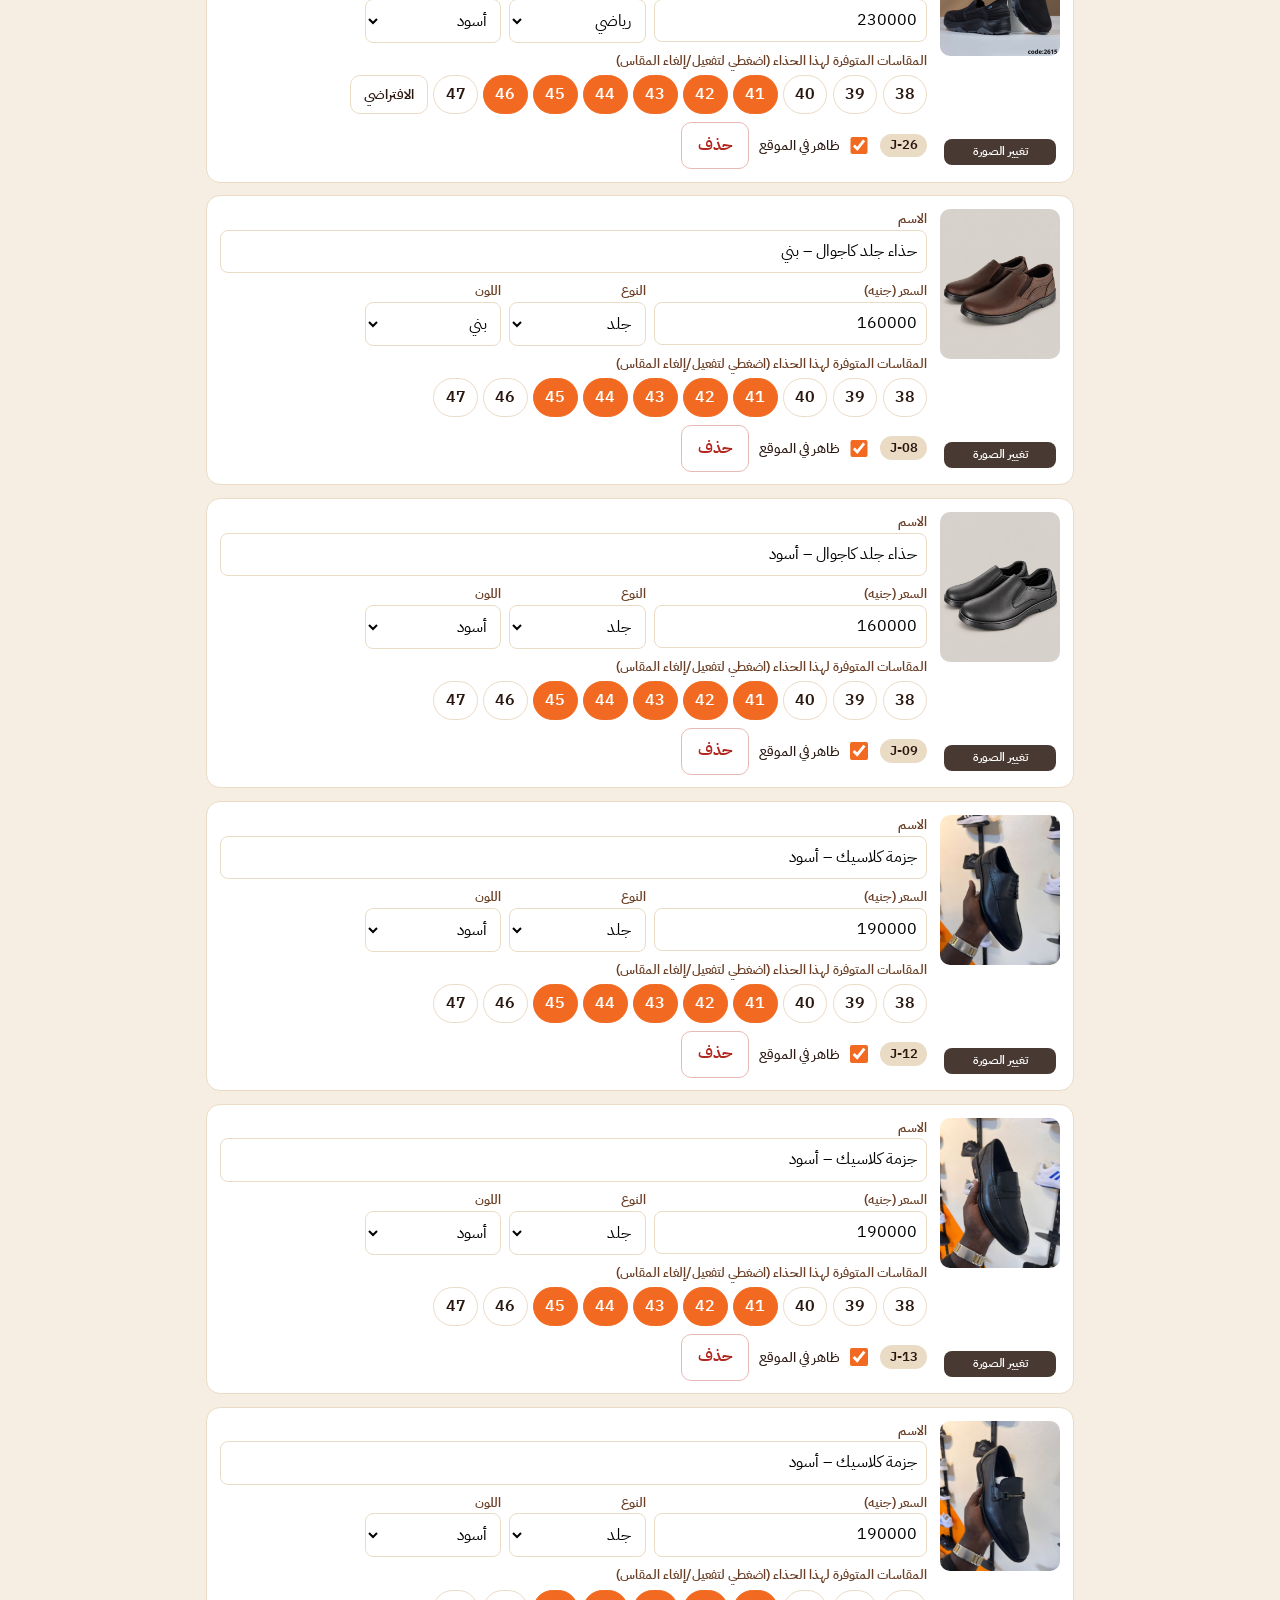
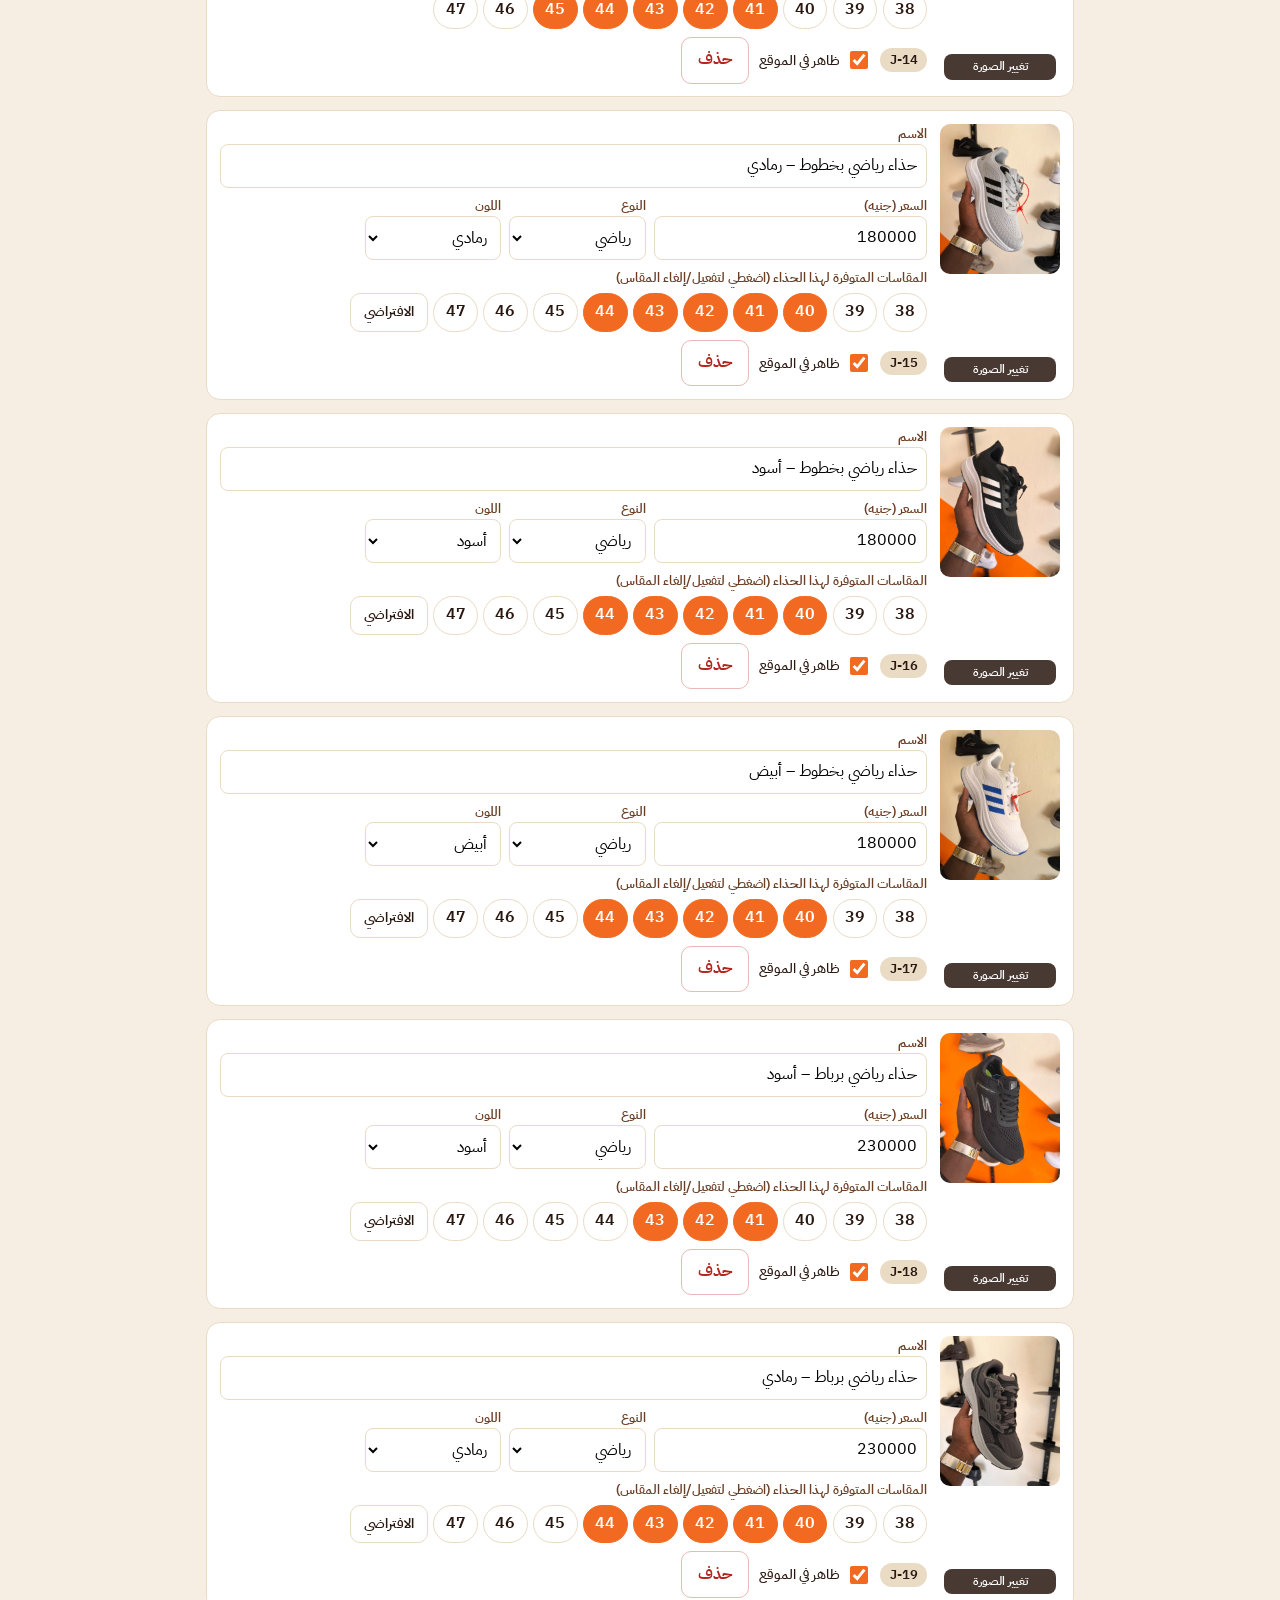
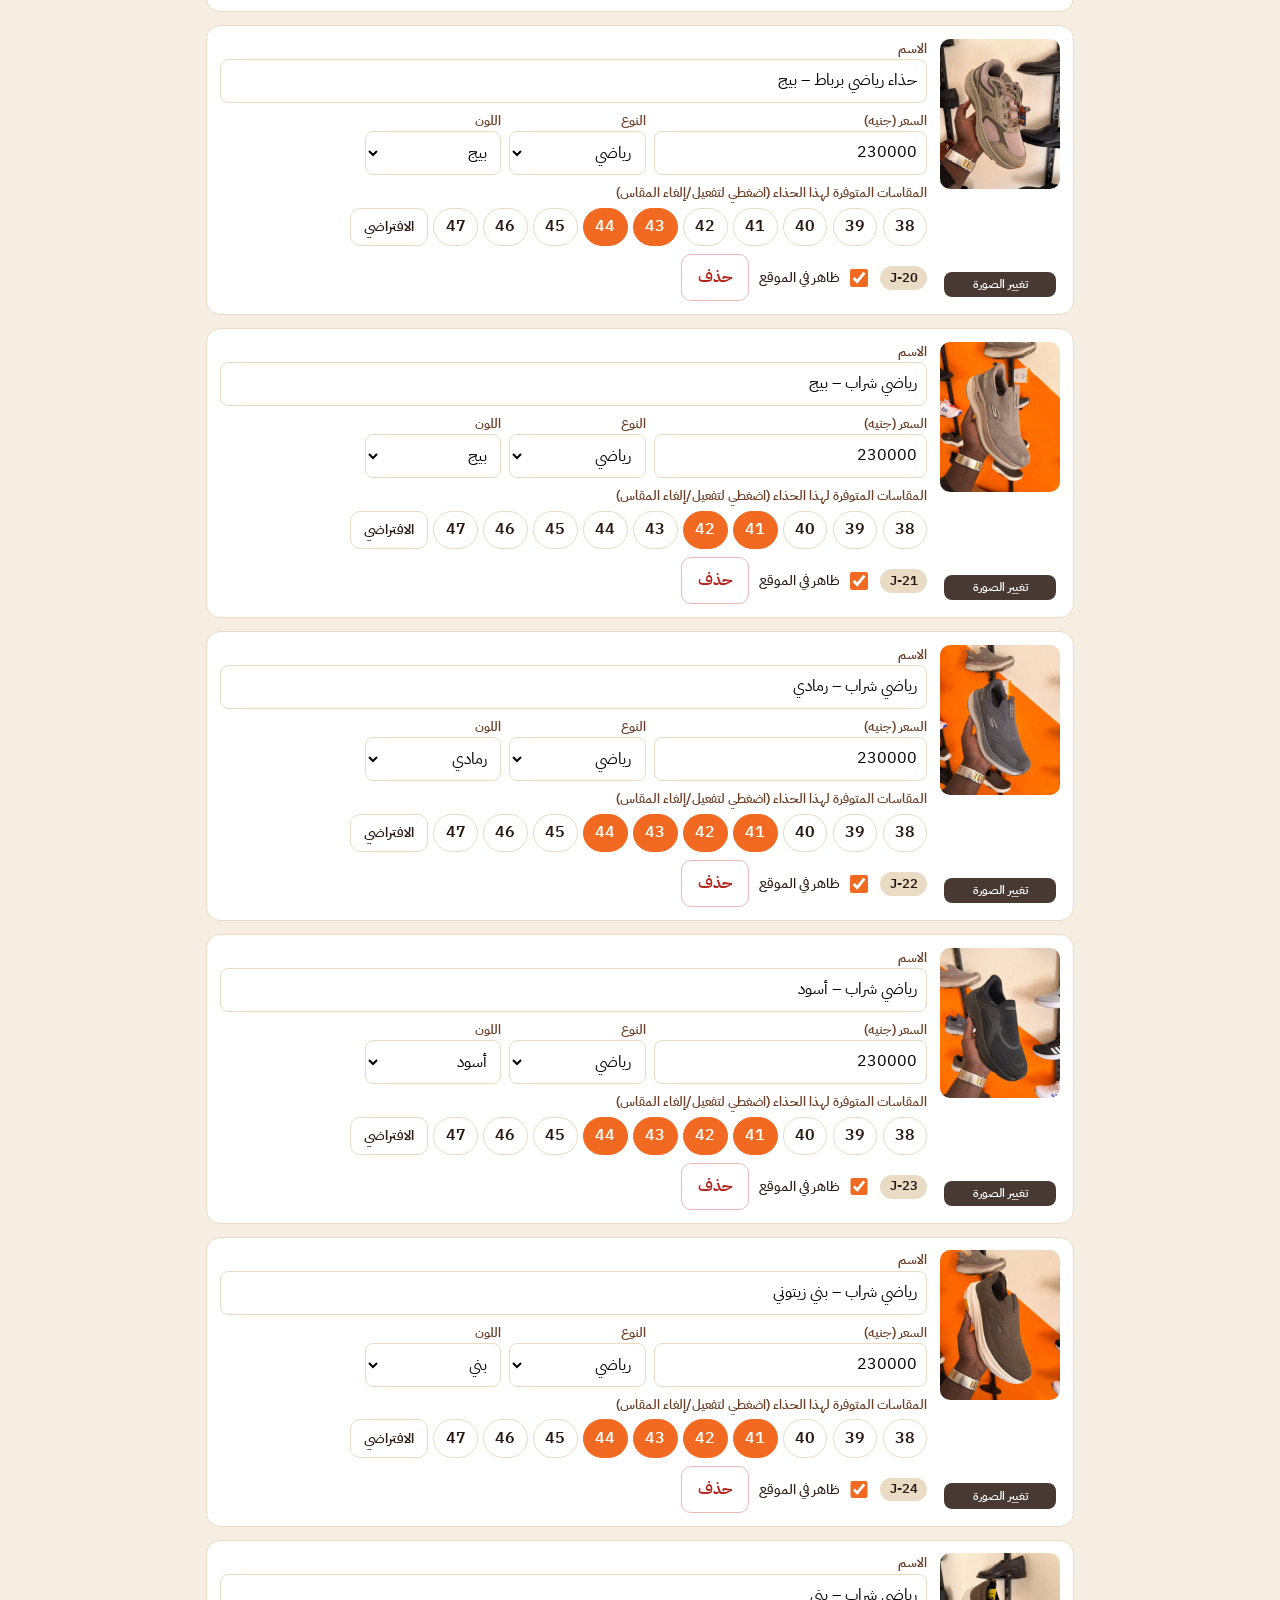
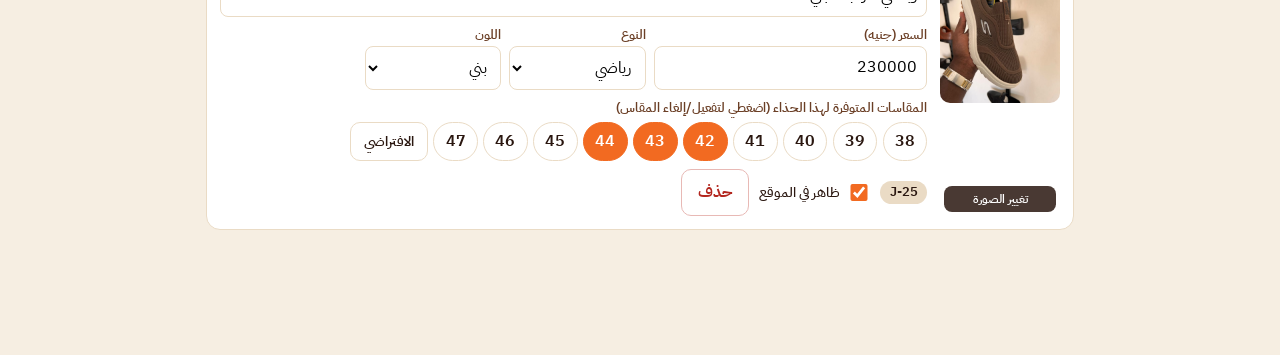
==== commit c186f4c9: "admin.html" ====
--- a/admin.html
+++ b/admin.html
@@ -54,6 +54,13 @@
 .szchip{padding:.35rem .7rem;min-width:2.7rem;border:1.5px solid var(--sand);background:#fff;color:var(--espresso);border-radius:99px;font-weight:600}
 .szchip.on{background:var(--orange);border-color:var(--orange);color:#fff}
 .szreset{padding:.35rem .8rem;font-size:.85rem}
+.colors-panel{background:#fff;border:1.5px solid var(--sand);border-radius:12px;padding:.6rem .8rem;margin-bottom:1rem}
+.colors-panel summary{cursor:pointer;font-weight:600}
+.colors-panel .hint{font-size:.85rem;color:var(--chestnut);margin:.5rem 0}
+.crow{display:flex;gap:.5rem;align-items:center;margin-bottom:.5rem}
+.crow input[type=color]{width:2.8rem;height:2.5rem;padding:0;border:1.5px solid var(--sand);border-radius:8px;background:#fff;flex:none}
+.crow input[type=text]{flex:1;min-width:0}
+.crow.add{margin-top:.8rem;padding-top:.8rem;border-top:1.5px dashed var(--sand)}
 .empty{text-align:center;color:var(--chestnut);padding:2rem}
 @media(min-width:640px){.card{grid-template-columns:120px 1fr}.thumb img{width:120px;height:150px}.fields{grid-template-columns:2fr 1fr 1fr 1fr}.fields .full{grid-column:auto}.fields .name{grid-column:1/-1}}
 </style>
@@ -77,6 +84,16 @@
     <span>إلى</span>
     <input type="number" id="s-to" min="1" max="60" inputmode="numeric">
   </div>
+  <details class="colors-panel">
+    <summary>إدارة الألوان (إضافة / تعديل)</summary>
+    <p class="hint">اضغطي المربع الملوّن لتغيير اللون، واكتبي الاسم كما تريدين. اللون الذي يستخدمه منتج لا يمكن حذفه.</p>
+    <div id="colors-list"></div>
+    <div class="crow add">
+      <input type="color" id="c-hex" value="#b8713a">
+      <input type="text" id="c-name" placeholder="اسم اللون الجديد، مثال: كحلي">
+      <button class="btn-or" id="c-add" type="button">إضافة</button>
+    </div>
+  </details>
   <div id="list"></div>
 </main>
 
@@ -122,7 +139,16 @@
 <script>
 (function () {
   var TYPES = { leather: "جلد", sport: "رياضي" };
-  var COLORS = { beige: "بيج", tan: "جملي", brown: "بني", black: "أسود", gray: "رمادي", white: "أبيض", other: "أخرى" };
+  var DEFAULT_COLORS = {
+    beige: ["بيج", "#dccbab"], tan: ["جملي", "#b8713a"], brown: ["بني", "#4a2a1c"],
+    black: ["أسود", "#1a1a1a"], gray: ["رمادي", "#8d8d8d"], white: ["أبيض", "#ffffff"],
+    other: ["أخرى", "#b8a99a"]
+  };
+  var COLORS = {};   // مفتاح -> اسم (يُحدَّث من store.colors)
+  function syncColors() {
+    COLORS = {};
+    Object.keys(store.colors).forEach(function (k) { COLORS[k] = store.colors[k][0]; });
+  }
   var KEYS = ["code", "name", "type", "color", "price", "image", "alt", "w", "h", "sizes", "active"];
   var CFG = "jimi_admin_gh";
 
@@ -214,6 +240,8 @@
       store = parseData(text);
       origImages = store.products.map(function (x) { return x.image; });
       $("s-from").value = store.sizeFrom || ""; $("s-to").value = store.sizeTo || "";
+      if (!store.colors) store.colors = JSON.parse(JSON.stringify(DEFAULT_COLORS));
+      syncColors(); renderColors();
       render();
     }).catch(function (e) {
       say("تعذر تحميل البيانات: " + e.message, "err");
@@ -347,9 +375,9 @@
     return "J-" + String(m + 1).padStart(2, "0");
   }
   function fill(s, map) { s.innerHTML = ""; Object.keys(map).forEach(function (k) { var o = el("option", "", map[k]); o.value = k; s.appendChild(o); }); }
-  fill($("a-type"), TYPES); fill($("a-color"), COLORS);
-
-  $("add-btn").addEventListener("click", function () { if (!store) return; $("add-form").reset(); $("add-dlg").showModal(); });
+  fill($("a-type"), TYPES);
+
+  $("add-btn").addEventListener("click", function () { if (!store) return; $("add-form").reset(); fill($("a-color"), COLORS); $("add-dlg").showModal(); });
   $("a-cancel").addEventListener("click", function () { $("add-dlg").close(); });
   $("add-form").addEventListener("submit", function (e) {
     e.preventDefault();
@@ -362,6 +390,32 @@
       $("add-dlg").close(); setDirty(true); render();
       window.scrollTo({ top: 0, behavior: "smooth" });
     }).catch(function (err) { say(err.message, "err"); });
+  });
+
+  function renderColors() {
+    var box = $("colors-list"); box.innerHTML = "";
+    Object.keys(store.colors).forEach(function (k) {
+      var c = store.colors[k], row = el("div", "crow");
+      var pick = el("input"); pick.type = "color"; pick.value = c[1];
+      pick.addEventListener("input", function () { c[1] = pick.value; setDirty(true); });
+      var nm = el("input"); nm.type = "text"; nm.value = c[0];
+      nm.addEventListener("input", function () { c[0] = nm.value; syncColors(); setDirty(true); render(); });
+      var del = el("button", "btn-rd", "حذف"); del.type = "button";
+      del.addEventListener("click", function () {
+        var n = store.products.filter(function (p) { return p.color === k; }).length;
+        if (n) { alert("لا يمكن حذف هذا اللون لأن " + n + " منتج يستخدمه. غيّري لون هذه المنتجات أولا."); return; }
+        if (!confirm("حذف لون «" + c[0] + "»؟")) return;
+        delete store.colors[k]; syncColors(); setDirty(true); renderColors(); render();
+      });
+      row.appendChild(pick); row.appendChild(nm); row.appendChild(del); box.appendChild(row);
+    });
+  }
+  $("c-add").addEventListener("click", function () {
+    if (!store) return;
+    var name = $("c-name").value.trim();
+    if (!name) { alert("اكتبي اسم اللون أولا"); return; }
+    store.colors["c" + Date.now().toString(36)] = [name, $("c-hex").value];
+    $("c-name").value = ""; syncColors(); setDirty(true); renderColors(); render();
   });
 
   ["from", "to"].forEach(function (k) {
